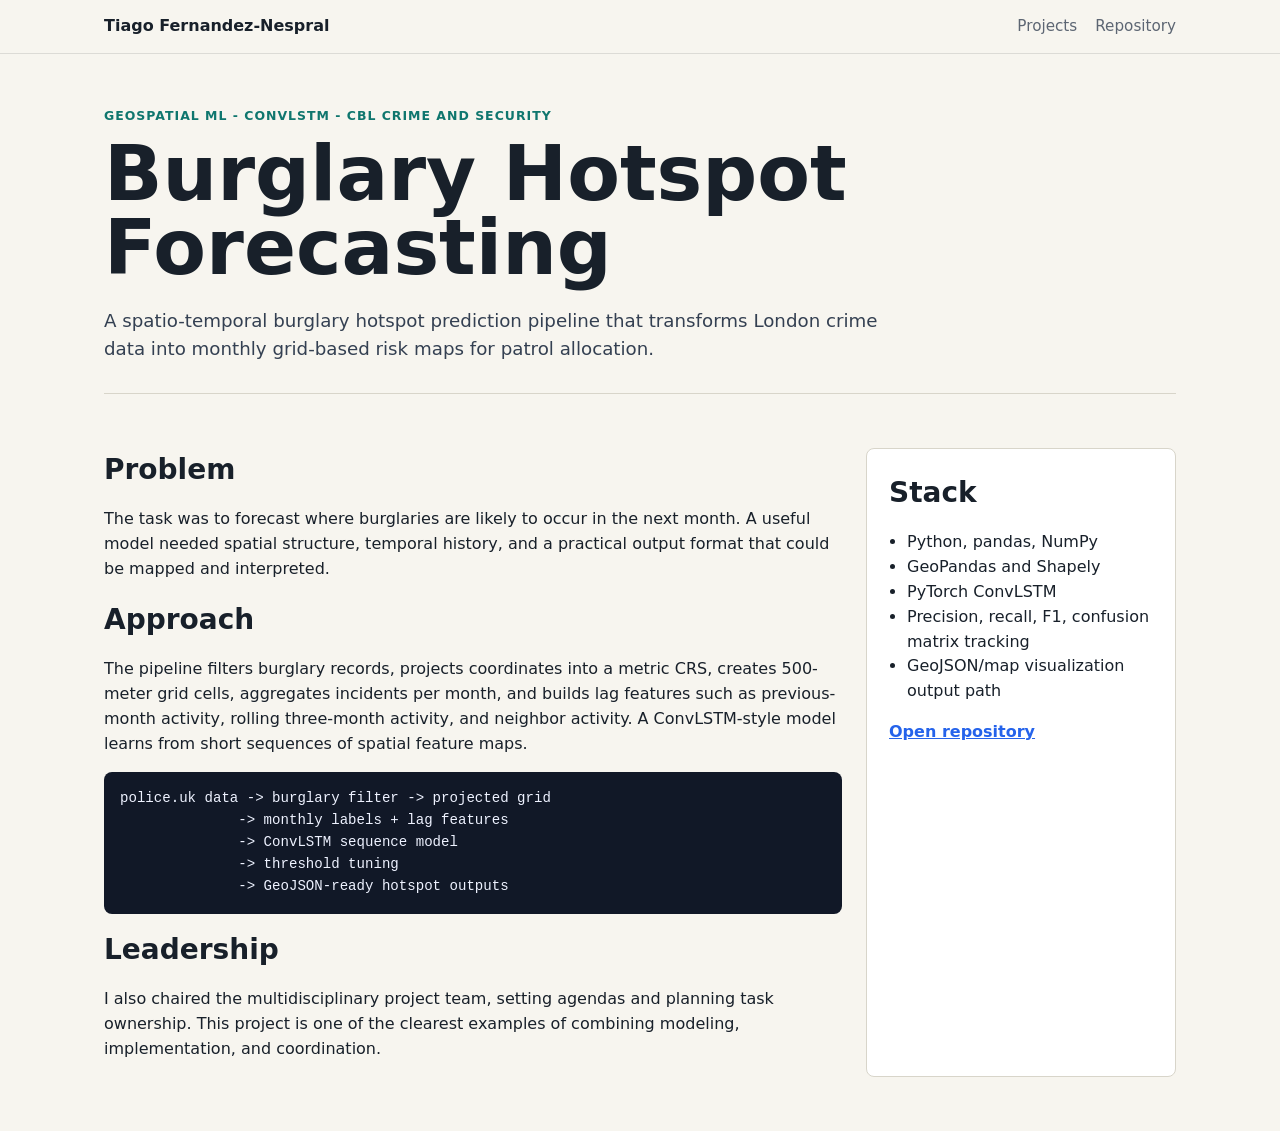
==== projects/burglary-hotspot.html @ 51a714b1 "Add files via upload" ====
<!doctype html>
<html lang="en">
<head>
  <meta charset="utf-8">
  <meta name="viewport" content="width=device-width, initial-scale=1">
  <title>Burglary Hotspot Forecasting - Tiago Fernandez-Nespral</title>
  <link rel="stylesheet" href="../styles.css">
</head>
<body>
  <header class="site-header">
    <nav class="nav" aria-label="Primary">
      <a class="brand" href="../index.html">Tiago Fernandez-Nespral</a>
      <div class="nav-links">
        <a href="../index.html#projects">Projects</a>
        <a href="https://github.com/Tne-5/burglary-hotspot-forecasting">Repository</a>
      </div>
    </nav>
  </header>
  <main class="wrap">
    <section class="project-title">
      <p class="eyebrow">Geospatial ML - ConvLSTM - CBL Crime and Security</p>
      <h1>Burglary Hotspot Forecasting</h1>
      <p class="lead">A spatio-temporal burglary hotspot prediction pipeline that transforms London crime data into monthly grid-based risk maps for patrol allocation.</p>
    </section>
    <section class="project-page detail-grid">
      <div>
        <h2>Problem</h2>
        <p>The task was to forecast where burglaries are likely to occur in the next month. A useful model needed spatial structure, temporal history, and a practical output format that could be mapped and interpreted.</p>
        <h2>Approach</h2>
        <p>The pipeline filters burglary records, projects coordinates into a metric CRS, creates 500-meter grid cells, aggregates incidents per month, and builds lag features such as previous-month activity, rolling three-month activity, and neighbor activity. A ConvLSTM-style model learns from short sequences of spatial feature maps.</p>
        <pre><code>police.uk data -> burglary filter -> projected grid
              -> monthly labels + lag features
              -> ConvLSTM sequence model
              -> threshold tuning
              -> GeoJSON-ready hotspot outputs</code></pre>
        <h2>Leadership</h2>
        <p>I also chaired the multidisciplinary project team, setting agendas and planning task ownership. This project is one of the clearest examples of combining modeling, implementation, and coordination.</p>
      </div>
      <aside class="panel">
        <h2>Stack</h2>
        <ul>
          <li>Python, pandas, NumPy</li>
          <li>GeoPandas and Shapely</li>
          <li>PyTorch ConvLSTM</li>
          <li>Precision, recall, F1, confusion matrix tracking</li>
          <li>GeoJSON/map visualization output path</li>
        </ul>
        <p><a class="repo-link" href="https://github.com/Tne-5/burglary-hotspot-forecasting">Open repository</a></p>
      </aside>
    </section>
  </main>
</body>
</html>
---- styles.css ----
:root {
  color-scheme: light;
  --bg: #f7f5ef;
  --surface: #ffffff;
  --ink: #18202a;
  --muted: #5d6673;
  --line: #d8d5ca;
  --teal: #0f766e;
  --blue: #2563eb;
  --coral: #df6b49;
  --gold: #b7791f;
  --green: #2f855a;
  --shadow: 0 16px 36px rgba(24, 32, 42, 0.08);
}

* {
  box-sizing: border-box;
}

body {
  margin: 0;
  font-family: Inter, ui-sans-serif, system-ui, -apple-system, BlinkMacSystemFont, "Segoe UI", sans-serif;
  background: var(--bg);
  color: var(--ink);
  line-height: 1.55;
}

a {
  color: inherit;
}

.site-header {
  position: sticky;
  top: 0;
  z-index: 10;
  border-bottom: 1px solid rgba(24, 32, 42, 0.12);
  background: rgba(247, 245, 239, 0.92);
  backdrop-filter: blur(14px);
}

.nav {
  max-width: 1120px;
  margin: 0 auto;
  padding: 14px 24px;
  display: flex;
  align-items: center;
  justify-content: space-between;
  gap: 24px;
}

.brand {
  font-weight: 800;
  text-decoration: none;
  letter-spacing: 0;
}

.nav-links {
  display: flex;
  gap: 18px;
  align-items: center;
  font-size: 0.95rem;
}

.nav-links a {
  text-decoration: none;
  color: var(--muted);
}

.nav-links a:hover {
  color: var(--ink);
}

.wrap {
  max-width: 1120px;
  margin: 0 auto;
  padding: 0 24px;
}

.intro {
  padding: 72px 24px 42px;
  border-bottom: 1px solid var(--line);
}

.intro-grid {
  max-width: 1120px;
  margin: 0 auto;
  display: grid;
  grid-template-columns: minmax(0, 1.25fr) minmax(320px, 0.75fr);
  gap: 44px;
  align-items: center;
}

.eyebrow {
  margin: 0 0 12px;
  color: var(--teal);
  font-weight: 700;
  text-transform: uppercase;
  font-size: 0.78rem;
  letter-spacing: 0.08em;
}

h1 {
  margin: 0;
  font-size: clamp(2.55rem, 6vw, 5.3rem);
  line-height: 0.96;
  letter-spacing: 0;
}

.lead {
  margin: 22px 0 0;
  max-width: 760px;
  color: #344052;
  font-size: 1.14rem;
}

.actions {
  display: flex;
  flex-wrap: wrap;
  gap: 12px;
  margin-top: 28px;
}

.button {
  min-height: 42px;
  display: inline-flex;
  align-items: center;
  justify-content: center;
  gap: 8px;
  border: 1px solid var(--ink);
  border-radius: 8px;
  padding: 10px 14px;
  background: var(--ink);
  color: #fff;
  text-decoration: none;
  font-weight: 700;
}

.button.secondary {
  background: transparent;
  color: var(--ink);
}

.system-panel {
  min-height: 350px;
  display: grid;
  place-items: center;
}

.system-visual {
  width: min(100%, 420px);
  aspect-ratio: 1;
  border: 1px solid var(--line);
  border-radius: 8px;
  background: var(--surface);
  box-shadow: var(--shadow);
  padding: 18px;
}

.section {
  padding: 58px 0;
}

.section-head {
  display: flex;
  align-items: end;
  justify-content: space-between;
  gap: 24px;
  margin-bottom: 22px;
}

h2 {
  margin: 0;
  font-size: 1.75rem;
  letter-spacing: 0;
}

.section-head p {
  margin: 0;
  max-width: 560px;
  color: var(--muted);
}

.stats {
  display: grid;
  grid-template-columns: repeat(4, minmax(0, 1fr));
  gap: 14px;
  margin-top: 30px;
}

.stat {
  border: 1px solid var(--line);
  border-radius: 8px;
  padding: 14px;
  background: rgba(255, 255, 255, 0.68);
}

.stat strong {
  display: block;
  font-size: 1.35rem;
}

.stat span {
  color: var(--muted);
  font-size: 0.92rem;
}

.projects {
  display: grid;
  grid-template-columns: repeat(3, minmax(0, 1fr));
  gap: 18px;
}

.project-card {
  min-height: 100%;
  border: 1px solid var(--line);
  border-radius: 8px;
  background: var(--surface);
  overflow: hidden;
  box-shadow: 0 8px 22px rgba(24, 32, 42, 0.045);
}

.project-visual {
  width: 100%;
  height: 168px;
  background: #f0eee6;
  display: block;
}

.project-body {
  padding: 18px;
}

.tagline {
  color: var(--muted);
  margin: 8px 0 16px;
}

.meta {
  display: flex;
  flex-wrap: wrap;
  gap: 8px;
  margin: 0 0 16px;
  padding: 0;
  list-style: none;
}

.meta li {
  border: 1px solid var(--line);
  border-radius: 999px;
  padding: 4px 9px;
  color: #3c4656;
  font-size: 0.78rem;
}

.card-link {
  display: inline-flex;
  font-weight: 800;
  text-decoration: none;
  color: var(--teal);
}

.two-col {
  display: grid;
  grid-template-columns: minmax(0, 1fr) minmax(280px, 0.72fr);
  gap: 28px;
}

.panel {
  border: 1px solid var(--line);
  border-radius: 8px;
  background: var(--surface);
  padding: 22px;
}

.panel h3,
.project-page h2 {
  margin-top: 0;
}

.timeline {
  display: grid;
  gap: 18px;
}

.timeline-item {
  border-left: 3px solid var(--teal);
  padding-left: 16px;
}

.timeline-item h3 {
  margin: 0;
}

.timeline-item p {
  margin: 6px 0 0;
  color: var(--muted);
}

.project-page {
  padding: 54px 0;
}

.project-title {
  padding: 52px 0 30px;
  border-bottom: 1px solid var(--line);
}

.project-title h1 {
  max-width: 860px;
}

.project-title p {
  max-width: 780px;
}

.detail-grid {
  display: grid;
  grid-template-columns: minmax(0, 1fr) minmax(260px, 0.42fr);
  gap: 24px;
}

.detail-grid .panel ul {
  padding-left: 18px;
}

.repo-link {
  color: var(--blue);
  font-weight: 800;
}

.site-footer {
  border-top: 1px solid var(--line);
  color: var(--muted);
  padding: 28px 24px;
}

pre {
  overflow-x: auto;
  border-radius: 8px;
  background: #111827;
  color: #eef2ff;
  padding: 16px;
  font-size: 0.88rem;
}

@media (max-width: 900px) {
  .intro-grid,
  .two-col,
  .detail-grid {
    grid-template-columns: 1fr;
  }

  .projects,
  .stats {
    grid-template-columns: repeat(2, minmax(0, 1fr));
  }
}

@media (max-width: 620px) {
  .nav {
    align-items: flex-start;
    flex-direction: column;
  }

  .nav-links {
    flex-wrap: wrap;
  }

  .intro {
    padding-top: 42px;
  }

  .projects,
  .stats {
    grid-template-columns: 1fr;
  }

  .section-head {
    align-items: start;
    flex-direction: column;
  }
}
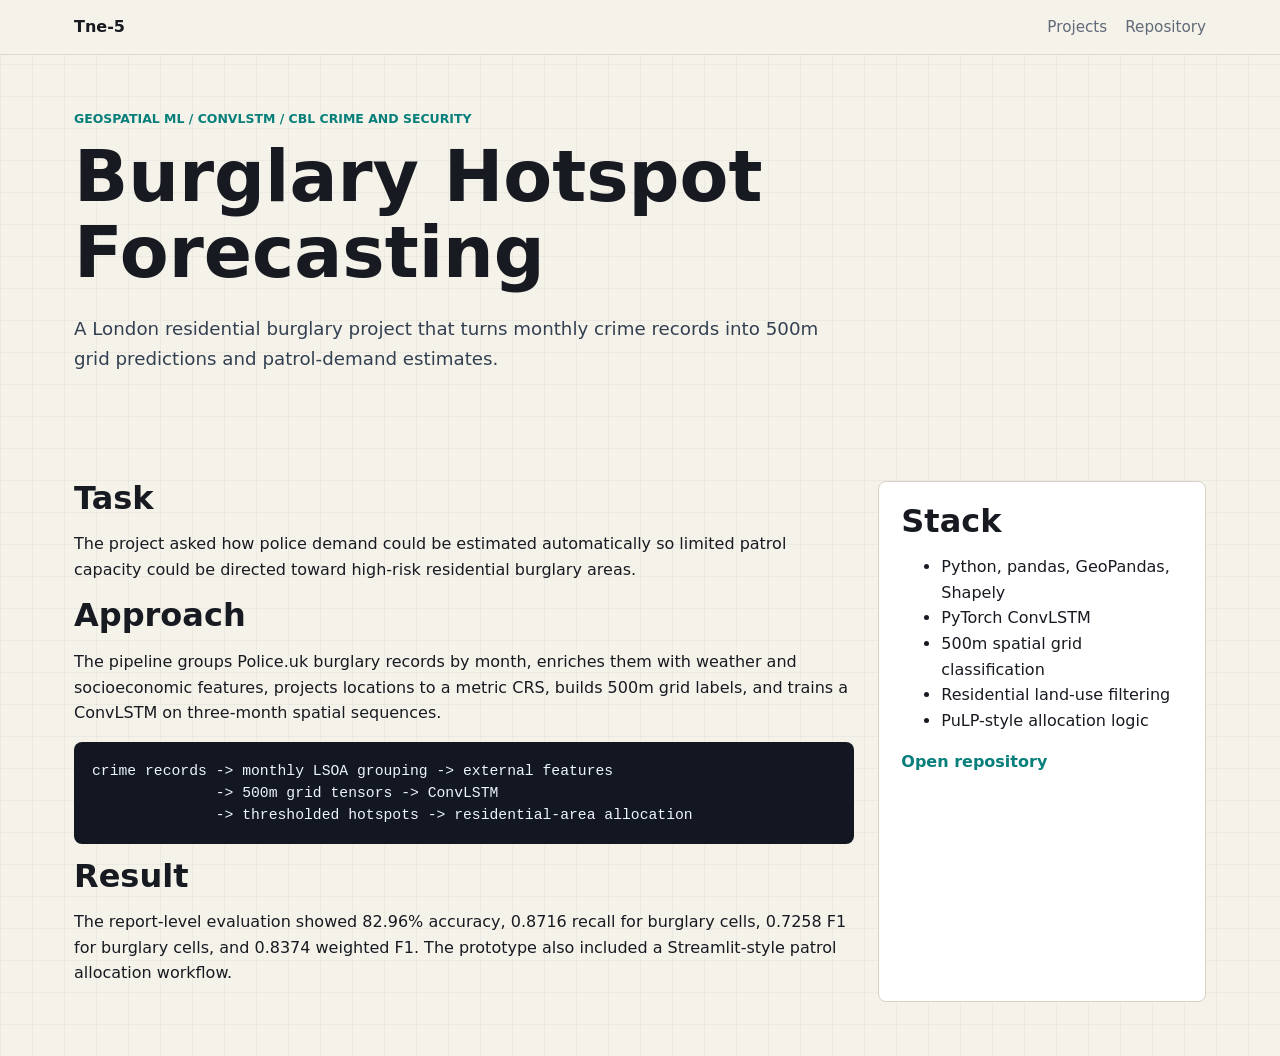
==== commit 39f6824b: "Add project case study pages" ====
--- a/projects/burglary-hotspot.html
+++ b/projects/burglary-hotspot.html
@@ -3,47 +3,46 @@
 <head>
   <meta charset="utf-8">
   <meta name="viewport" content="width=device-width, initial-scale=1">
-  <title>Burglary Hotspot Forecasting - Tiago Fernandez-Nespral</title>
+  <meta name="description" content="Burglary hotspot forecasting case study using London crime data, 500m grids, ConvLSTM modeling, and patrol allocation.">
+  <title>Burglary Hotspot Forecasting - Tne-5 Project Archive</title>
   <link rel="stylesheet" href="../styles.css">
 </head>
-<body>
+<body class="case-page">
   <header class="site-header">
     <nav class="nav" aria-label="Primary">
-      <a class="brand" href="../index.html">Tiago Fernandez-Nespral</a>
+      <a class="brand" href="../index.html">Tne-5</a>
       <div class="nav-links">
-        <a href="../index.html#projects">Projects</a>
+        <a href="../index.html#project-index">Projects</a>
         <a href="https://github.com/Tne-5/burglary-hotspot-forecasting">Repository</a>
       </div>
     </nav>
   </header>
   <main class="wrap">
     <section class="project-title">
-      <p class="eyebrow">Geospatial ML - ConvLSTM - CBL Crime and Security</p>
+      <p class="eyebrow">Geospatial ML / ConvLSTM / CBL Crime and Security</p>
       <h1>Burglary Hotspot Forecasting</h1>
-      <p class="lead">A spatio-temporal burglary hotspot prediction pipeline that transforms London crime data into monthly grid-based risk maps for patrol allocation.</p>
+      <p class="lead">A London residential burglary project that turns monthly crime records into 500m grid predictions and patrol-demand estimates.</p>
     </section>
     <section class="project-page detail-grid">
       <div>
-        <h2>Problem</h2>
-        <p>The task was to forecast where burglaries are likely to occur in the next month. A useful model needed spatial structure, temporal history, and a practical output format that could be mapped and interpreted.</p>
+        <h2>Task</h2>
+        <p>The project asked how police demand could be estimated automatically so limited patrol capacity could be directed toward high-risk residential burglary areas.</p>
         <h2>Approach</h2>
-        <p>The pipeline filters burglary records, projects coordinates into a metric CRS, creates 500-meter grid cells, aggregates incidents per month, and builds lag features such as previous-month activity, rolling three-month activity, and neighbor activity. A ConvLSTM-style model learns from short sequences of spatial feature maps.</p>
-        <pre><code>police.uk data -> burglary filter -> projected grid
-              -> monthly labels + lag features
-              -> ConvLSTM sequence model
-              -> threshold tuning
-              -> GeoJSON-ready hotspot outputs</code></pre>
-        <h2>Leadership</h2>
-        <p>I also chaired the multidisciplinary project team, setting agendas and planning task ownership. This project is one of the clearest examples of combining modeling, implementation, and coordination.</p>
+        <p>The pipeline groups Police.uk burglary records by month, enriches them with weather and socioeconomic features, projects locations to a metric CRS, builds 500m grid labels, and trains a ConvLSTM on three-month spatial sequences.</p>
+        <pre><code>crime records -> monthly LSOA grouping -> external features
+              -> 500m grid tensors -> ConvLSTM
+              -> thresholded hotspots -> residential-area allocation</code></pre>
+        <h2>Result</h2>
+        <p>The report-level evaluation showed 82.96% accuracy, 0.8716 recall for burglary cells, 0.7258 F1 for burglary cells, and 0.8374 weighted F1. The prototype also included a Streamlit-style patrol allocation workflow.</p>
       </div>
       <aside class="panel">
         <h2>Stack</h2>
         <ul>
-          <li>Python, pandas, NumPy</li>
-          <li>GeoPandas and Shapely</li>
+          <li>Python, pandas, GeoPandas, Shapely</li>
           <li>PyTorch ConvLSTM</li>
-          <li>Precision, recall, F1, confusion matrix tracking</li>
-          <li>GeoJSON/map visualization output path</li>
+          <li>500m spatial grid classification</li>
+          <li>Residential land-use filtering</li>
+          <li>PuLP-style allocation logic</li>
         </ul>
         <p><a class="repo-link" href="https://github.com/Tne-5/burglary-hotspot-forecasting">Open repository</a></p>
       </aside>
@@ -51,4 +50,3 @@
   </main>
 </body>
 </html>
-
--- a/styles.css
+++ b/styles.css
@@ -1,45 +1,59 @@
 :root {
   color-scheme: light;
-  --bg: #f7f5ef;
+  --bg: #f5f2ea;
   --surface: #ffffff;
-  --ink: #18202a;
-  --muted: #5d6673;
-  --line: #d8d5ca;
-  --teal: #0f766e;
-  --blue: #2563eb;
-  --coral: #df6b49;
-  --gold: #b7791f;
-  --green: #2f855a;
-  --shadow: 0 16px 36px rgba(24, 32, 42, 0.08);
+  --surface-soft: #fbfaf6;
+  --ink: #171a21;
+  --muted: #606a78;
+  --line: #d8d2c4;
+  --teal: #087f7a;
+  --blue: #315fbe;
+  --coral: #d95f45;
+  --gold: #aa7627;
+  --green: #2d7d54;
+  --shadow: 0 18px 42px rgba(23, 26, 33, 0.08);
 }
 
 * {
   box-sizing: border-box;
+}
+
+html {
+  scroll-behavior: smooth;
 }
 
 body {
   margin: 0;
   font-family: Inter, ui-sans-serif, system-ui, -apple-system, BlinkMacSystemFont, "Segoe UI", sans-serif;
-  background: var(--bg);
+  background:
+    linear-gradient(rgba(23, 26, 33, 0.035) 1px, transparent 1px),
+    linear-gradient(90deg, rgba(23, 26, 33, 0.035) 1px, transparent 1px),
+    var(--bg);
+  background-size: 32px 32px, 32px 32px, auto;
   color: var(--ink);
-  line-height: 1.55;
+  line-height: 1.6;
 }
 
 a {
   color: inherit;
+}
+
+img,
+svg {
+  max-width: 100%;
 }
 
 .site-header {
   position: sticky;
   top: 0;
-  z-index: 10;
-  border-bottom: 1px solid rgba(24, 32, 42, 0.12);
-  background: rgba(247, 245, 239, 0.92);
+  z-index: 20;
+  border-bottom: 1px solid rgba(23, 26, 33, 0.12);
+  background: rgba(245, 242, 234, 0.94);
   backdrop-filter: blur(14px);
 }
 
 .nav {
-  max-width: 1120px;
+  max-width: 1180px;
   margin: 0 auto;
   padding: 14px 24px;
   display: flex;
@@ -49,7 +63,7 @@
 }
 
 .brand {
-  font-weight: 800;
+  font-weight: 850;
   text-decoration: none;
   letter-spacing: 0;
 }
@@ -71,93 +85,215 @@
 }
 
 .wrap {
-  max-width: 1120px;
+  max-width: 1180px;
   margin: 0 auto;
   padding: 0 24px;
 }
 
-.intro {
-  padding: 72px 24px 42px;
+.archive-hero,
+.case-hero {
   border-bottom: 1px solid var(--line);
-}
-
-.intro-grid {
-  max-width: 1120px;
-  margin: 0 auto;
-  display: grid;
-  grid-template-columns: minmax(0, 1.25fr) minmax(320px, 0.75fr);
-  gap: 44px;
+  background: rgba(251, 250, 246, 0.6);
+}
+
+.archive-hero-grid,
+.case-hero-grid {
+  min-height: 520px;
+  display: grid;
+  grid-template-columns: minmax(0, 1.05fr) minmax(360px, 0.95fr);
+  gap: 48px;
   align-items: center;
-}
-
-.eyebrow {
-  margin: 0 0 12px;
+  padding-top: 48px;
+  padding-bottom: 44px;
+}
+
+.archive-copy {
+  max-width: 720px;
+}
+
+.eyebrow,
+.entry-kicker {
+  margin: 0 0 10px;
   color: var(--teal);
-  font-weight: 700;
+  font-size: 0.78rem;
+  font-weight: 800;
+  letter-spacing: 0;
   text-transform: uppercase;
-  font-size: 0.78rem;
-  letter-spacing: 0.08em;
+}
+
+h1,
+h2,
+h3 {
+  line-height: 1.08;
+  letter-spacing: 0;
+  overflow-wrap: anywhere;
 }
 
 h1 {
   margin: 0;
-  font-size: clamp(2.55rem, 6vw, 5.3rem);
-  line-height: 0.96;
-  letter-spacing: 0;
+  font-size: 4.45rem;
+}
+
+h2 {
+  margin: 0;
+  font-size: 2rem;
+}
+
+h3 {
+  margin: 0;
+  font-size: 1.35rem;
 }
 
 .lead {
   margin: 22px 0 0;
   max-width: 760px;
-  color: #344052;
+  color: #334052;
   font-size: 1.14rem;
 }
 
-.actions {
-  display: flex;
-  flex-wrap: wrap;
-  gap: 12px;
-  margin-top: 28px;
-}
-
-.button {
-  min-height: 42px;
-  display: inline-flex;
-  align-items: center;
-  justify-content: center;
-  gap: 8px;
-  border: 1px solid var(--ink);
-  border-radius: 8px;
-  padding: 10px 14px;
-  background: var(--ink);
-  color: #fff;
-  text-decoration: none;
-  font-weight: 700;
-}
-
-.button.secondary {
-  background: transparent;
-  color: var(--ink);
-}
-
-.system-panel {
-  min-height: 350px;
-  display: grid;
-  place-items: center;
-}
-
-.system-visual {
-  width: min(100%, 420px);
-  aspect-ratio: 1;
+.atlas-visual,
+.risk-map-figure {
+  position: relative;
+  margin: 0;
   border: 1px solid var(--line);
   border-radius: 8px;
   background: var(--surface);
   box-shadow: var(--shadow);
+  overflow: hidden;
+}
+
+.atlas-visual {
+  aspect-ratio: 4 / 3;
+}
+
+.atlas-visual svg,
+.risk-map-figure svg {
+  display: block;
+  width: 100%;
+  height: 100%;
+}
+
+.atlas-bg,
+.soft-panel {
+  fill: #fffdf8;
+}
+
+.atlas-grid path {
+  fill: none;
+  stroke: #d9d5ca;
+  stroke-width: 1;
+}
+
+.atlas-line {
+  fill: none;
+  stroke-linecap: round;
+  stroke-width: 8;
+  opacity: 0.86;
+  stroke-dasharray: 18 12;
+  animation: flowDash 4.8s linear infinite;
+}
+
+.atlas-line-one {
+  stroke: var(--coral);
+}
+
+.atlas-line-two {
+  stroke: var(--blue);
+  animation-delay: -1.8s;
+}
+
+.atlas-node circle {
+  fill: var(--surface);
+  stroke: var(--ink);
+  stroke-width: 3;
+}
+
+.atlas-node text {
+  fill: var(--ink);
+  font-size: 18px;
+  font-weight: 850;
+  text-anchor: middle;
+}
+
+.atlas-node-b circle {
+  stroke: var(--teal);
+  fill: #edf8f5;
+}
+
+.atlas-node-c circle {
+  stroke: var(--coral);
+  fill: #fff0ea;
+}
+
+.atlas-node-d circle {
+  stroke: var(--gold);
+  fill: #fff7df;
+}
+
+.atlas-node-e circle {
+  stroke: var(--blue);
+  fill: #eef3ff;
+}
+
+.atlas-scan rect {
+  fill: rgba(8, 127, 122, 0.09);
+  animation: scanAtlas 5s ease-in-out infinite;
+}
+
+.archive-shell {
+  display: grid;
+  grid-template-columns: 260px minmax(0, 1fr);
+  gap: 28px;
+  padding-top: 52px;
+  padding-bottom: 66px;
+}
+
+.explorer-panel,
+.case-toc {
+  position: sticky;
+  top: 78px;
+  align-self: start;
+  border: 1px solid var(--line);
+  border-radius: 8px;
+  background: rgba(255, 255, 255, 0.82);
   padding: 18px;
 }
 
-.section {
-  padding: 58px 0;
+.explorer-panel h2,
+.case-toc h2 {
+  margin-bottom: 14px;
+  font-size: 1rem;
+}
+
+.explorer-panel a,
+.case-toc a {
+  display: block;
+  border-top: 1px solid rgba(216, 210, 196, 0.75);
+  padding: 10px 0;
+  color: #334052;
+  text-decoration: none;
+}
+
+.explorer-panel a:hover,
+.case-toc a:hover {
+  color: var(--teal);
+}
+
+.explorer-note {
+  margin-top: 16px;
+  border-top: 3px solid var(--teal);
+  padding-top: 12px;
+}
+
+.explorer-note strong,
+.explorer-note span {
+  display: block;
+}
+
+.explorer-note span {
+  margin-top: 4px;
+  color: var(--muted);
+  font-size: 0.92rem;
 }
 
 .section-head {
@@ -168,10 +304,8 @@
   margin-bottom: 22px;
 }
 
-h2 {
-  margin: 0;
-  font-size: 1.75rem;
-  letter-spacing: 0;
+.section-head.compact {
+  margin-bottom: 18px;
 }
 
 .section-head p {
@@ -180,204 +314,823 @@
   color: var(--muted);
 }
 
-.stats {
-  display: grid;
-  grid-template-columns: repeat(4, minmax(0, 1fr));
+.archive-feed {
+  min-width: 0;
+}
+
+.project-list {
+  display: grid;
+  gap: 18px;
+}
+
+.project-entry {
+  display: grid;
+  grid-template-columns: minmax(250px, 0.48fr) minmax(0, 0.52fr);
+  gap: 0;
+  border: 1px solid var(--line);
+  border-radius: 8px;
+  background: rgba(255, 255, 255, 0.9);
+  overflow: hidden;
+  box-shadow: 0 12px 28px rgba(23, 26, 33, 0.055);
+}
+
+.featured-project {
+  margin-bottom: 18px;
+}
+
+.entry-visual {
+  position: relative;
+  min-height: 300px;
+  margin: 0;
+  background: var(--surface-soft);
+  border-right: 1px solid var(--line);
+  overflow: hidden;
+}
+
+.entry-visual svg {
+  position: absolute;
+  inset: 0;
+  width: 100%;
+  height: 100%;
+}
+
+.entry-body {
+  min-width: 0;
+  padding: 24px;
+  display: flex;
+  flex-direction: column;
+  justify-content: center;
+}
+
+.entry-body p {
+  margin: 10px 0 0;
+  color: #344052;
+}
+
+.entry-facts {
+  display: flex;
+  flex-wrap: wrap;
+  gap: 8px;
+  margin-top: 18px;
+}
+
+.entry-facts span,
+.meta li {
+  border: 1px solid var(--line);
+  border-radius: 8px;
+  padding: 5px 9px;
+  background: rgba(251, 250, 246, 0.78);
+  color: #3f4856;
+  font-size: 0.8rem;
+  font-weight: 700;
+}
+
+.entry-actions,
+.actions {
+  display: flex;
+  flex-wrap: wrap;
+  gap: 10px;
+  margin-top: 20px;
+}
+
+.button {
+  min-height: 42px;
+  display: inline-flex;
+  align-items: center;
+  justify-content: center;
+  border: 1px solid var(--ink);
+  border-radius: 8px;
+  padding: 10px 14px;
+  background: var(--ink);
+  color: #fff;
+  text-decoration: none;
+  font-weight: 800;
+}
+
+.button.secondary {
+  background: transparent;
+  color: var(--ink);
+}
+
+.text-link,
+.card-link,
+.repo-link,
+.back-link {
+  color: var(--teal);
+  font-weight: 850;
+  text-decoration: none;
+}
+
+.back-link {
+  display: inline-flex;
+  margin-bottom: 18px;
+}
+
+.thumb-grid {
+  position: absolute;
+  inset: 30px;
+  display: grid;
+  grid-template-columns: repeat(6, 1fr);
+  grid-auto-rows: 1fr;
+  gap: 8px;
+  transform: skewY(-4deg);
+}
+
+.thumb-grid span {
+  border: 1px solid #d9d5ca;
+  background: #ffffff;
+}
+
+.thumb-grid .warm {
+  background: #ffe0cf;
+}
+
+.thumb-grid .risk {
+  background: #f5a25f;
+  animation: cellPulse 2.4s ease-in-out infinite;
+}
+
+.thumb-grid .hot {
+  background: #d95f45;
+  animation: cellPulse 1.8s ease-in-out infinite;
+}
+
+.route-path {
+  fill: none;
+  stroke: var(--ink);
+  stroke-width: 8;
+  stroke-linecap: round;
+  stroke-dasharray: 18 16;
+  animation: flowDash 4s linear infinite;
+}
+
+.route-dot {
+  fill: var(--teal);
+  animation: dotPulse 2s ease-in-out infinite;
+}
+
+.delay-one {
+  animation-delay: 0.5s;
+}
+
+.delay-two {
+  animation-delay: 1s;
+}
+
+.coral-branch {
+  fill: none;
+  stroke: var(--coral);
+  stroke-width: 14;
+  stroke-linecap: round;
+}
+
+.dark-chip,
+.message-two {
+  fill: var(--ink);
+}
+
+.signal-line {
+  fill: none;
+  stroke: #fffdf8;
+  stroke-width: 7;
+  stroke-linecap: round;
+}
+
+.focus-dot {
+  fill: rgba(8, 127, 122, 0.22);
+  stroke: var(--teal);
+  stroke-width: 3;
+}
+
+.focus-dot.alt {
+  fill: rgba(49, 95, 190, 0.22);
+  stroke: var(--blue);
+}
+
+.porous-blocks rect {
+  fill: var(--ink);
+}
+
+.flow-line {
+  fill: none;
+  stroke-linecap: round;
+}
+
+.flow-line.main {
+  stroke: var(--blue);
+  stroke-width: 11;
+}
+
+.flow-line.secondary {
+  stroke: var(--teal);
+  stroke-width: 6;
+}
+
+.message-one {
+  fill: var(--teal);
+}
+
+.bot-connector {
+  fill: none;
+  stroke: var(--coral);
+  stroke-width: 6;
+  stroke-linecap: round;
+}
+
+.bot-thumb circle {
+  fill: #fffdf8;
+}
+
+.message-line {
+  stroke: #fffdf8;
+  stroke-width: 6;
+  stroke-linecap: round;
+}
+
+.case-hero-grid {
+  min-height: 560px;
+}
+
+.case-facts {
+  margin-top: 22px;
+}
+
+.risk-map-figure {
+  aspect-ratio: 1.18;
+  min-height: 420px;
+}
+
+.risk-map {
+  position: absolute;
+  inset: 42px;
+  display: grid;
+  grid-template-columns: repeat(8, 1fr);
+  grid-auto-rows: 1fr;
+  gap: 7px;
+  transform: rotate(-6deg) skewY(3deg);
+}
+
+.risk-map span {
+  border: 1px solid #d9d5ca;
+  background: rgba(255, 255, 255, 0.86);
+}
+
+.risk-map .low {
+  background: #dcefeb;
+}
+
+.risk-map .med {
+  background: #f6be77;
+  animation: cellPulse 2.4s ease-in-out infinite;
+}
+
+.risk-map .hot {
+  background: #d95f45;
+  animation: cellPulse 1.8s ease-in-out infinite;
+}
+
+.patrol-overlay {
+  position: absolute;
+  inset: 0;
+}
+
+.borough-line {
+  fill: none;
+  stroke: rgba(23, 26, 33, 0.46);
+  stroke-width: 4;
+}
+
+.patrol-route {
+  fill: none;
+  stroke: var(--ink);
+  stroke-width: 8;
+  stroke-linecap: round;
+  stroke-dasharray: 22 18;
+  animation: flowDash 4.6s linear infinite;
+}
+
+.route-marker {
+  fill: var(--teal);
+  animation: dotPulse 2.2s ease-in-out infinite;
+}
+
+.risk-map-figure figcaption {
+  position: absolute;
+  left: 18px;
+  right: 18px;
+  bottom: 14px;
+  color: var(--muted);
+  font-size: 0.86rem;
+}
+
+.case-layout {
+  display: grid;
+  grid-template-columns: 240px minmax(0, 1fr);
+  gap: 36px;
+  padding-top: 50px;
+  padding-bottom: 72px;
+}
+
+.case-study {
+  min-width: 0;
+}
+
+.case-section {
+  border-bottom: 1px solid var(--line);
+  padding: 0 0 46px;
+  margin-bottom: 46px;
+}
+
+.case-section:last-child {
+  border-bottom: 0;
+  margin-bottom: 0;
+}
+
+.case-section p {
+  color: #344052;
+}
+
+.case-section > p,
+.case-section blockquote,
+.case-section pre {
+  max-width: 860px;
+}
+
+blockquote {
+  margin: 24px 0;
+  border-left: 4px solid var(--teal);
+  padding: 12px 0 12px 18px;
+  color: #253044;
+  font-size: 1.2rem;
+  font-weight: 750;
+}
+
+.signal-grid,
+.result-board,
+.feature-matrix,
+.limit-list {
+  display: grid;
+  grid-template-columns: repeat(3, minmax(0, 1fr));
   gap: 14px;
-  margin-top: 30px;
-}
-
-.stat {
+  margin-top: 22px;
+}
+
+.signal-grid div,
+.result-card,
+.feature-matrix div,
+.limit-list div {
   border: 1px solid var(--line);
   border-radius: 8px;
+  background: rgba(255, 255, 255, 0.85);
+  padding: 16px;
+}
+
+.signal-grid strong,
+.result-card strong {
+  display: block;
+  color: var(--ink);
+  font-size: 2rem;
+  line-height: 1;
+}
+
+.signal-grid span,
+.result-card span,
+.limit-list span {
+  display: block;
+  margin-top: 8px;
+  color: var(--muted);
+}
+
+.pipeline-strip {
+  display: grid;
+  grid-template-columns: repeat(5, minmax(0, 1fr));
+  gap: 10px;
+  margin-top: 22px;
+}
+
+.pipeline-strip div {
+  position: relative;
+  border: 1px solid var(--line);
+  border-radius: 8px;
+  min-height: 176px;
+  background: rgba(255, 255, 255, 0.88);
   padding: 14px;
-  background: rgba(255, 255, 255, 0.68);
-}
-
-.stat strong {
+}
+
+.pipeline-strip span {
+  display: inline-flex;
+  margin-bottom: 24px;
+  width: 34px;
+  height: 34px;
+  align-items: center;
+  justify-content: center;
+  border-radius: 8px;
+  background: var(--ink);
+  color: #fff;
+  font-size: 0.82rem;
+  font-weight: 850;
+}
+
+.pipeline-strip strong,
+.feature-matrix h3,
+.allocation-grid h3 {
   display: block;
-  font-size: 1.35rem;
-}
-
-.stat span {
+  margin: 0;
+  font-size: 1.05rem;
+}
+
+.pipeline-strip p,
+.feature-matrix p {
+  margin: 8px 0 0;
   color: var(--muted);
   font-size: 0.92rem;
 }
 
-.projects {
-  display: grid;
-  grid-template-columns: repeat(3, minmax(0, 1fr));
+.model-demo {
+  display: grid;
+  grid-template-columns: minmax(280px, 1fr) 190px 150px;
   gap: 18px;
-}
-
-.project-card {
-  min-height: 100%;
+  align-items: center;
+  margin: 28px 0;
+}
+
+.month-stack {
+  display: grid;
+  grid-template-columns: repeat(3, 1fr);
+  gap: 12px;
+}
+
+.month-card {
   border: 1px solid var(--line);
   border-radius: 8px;
+  background: #fffdf8;
+  padding: 12px;
+  display: grid;
+  grid-template-columns: repeat(3, 1fr);
+  gap: 6px;
+}
+
+.month-card span {
+  grid-column: 1 / -1;
+  font-weight: 850;
+  color: var(--muted);
+}
+
+.month-card i {
+  aspect-ratio: 1;
+  border: 1px solid #d9d5ca;
+  background: #fff;
+}
+
+.month-card i.med {
+  background: #f6be77;
+}
+
+.month-card i.hot {
+  background: var(--coral);
+}
+
+.month-card.output {
+  border-color: var(--teal);
+  background: #edf8f5;
+}
+
+.model-core {
+  border: 1px solid var(--ink);
+  border-radius: 8px;
+  background: var(--ink);
+  color: #fff;
+  padding: 18px;
+  text-align: center;
+}
+
+.model-core strong,
+.model-core span {
+  display: block;
+}
+
+.model-core span {
+  margin-top: 6px;
+  color: #dfe7ea;
+  font-size: 0.9rem;
+}
+
+.allocation-grid {
+  display: grid;
+  grid-template-columns: minmax(260px, 0.42fr) minmax(0, 0.58fr);
+  gap: 24px;
+  align-items: center;
+  margin-top: 24px;
+}
+
+.allocation-visual {
+  border: 1px solid var(--line);
+  border-radius: 8px;
   background: var(--surface);
-  overflow: hidden;
-  box-shadow: 0 8px 22px rgba(24, 32, 42, 0.045);
-}
-
-.project-visual {
-  width: 100%;
-  height: 168px;
-  background: #f0eee6;
+  aspect-ratio: 1;
+  padding: 28px;
+}
+
+.allocation-cell {
+  position: relative;
+  height: 100%;
+  border: 2px solid var(--ink);
+  background:
+    linear-gradient(rgba(23, 26, 33, 0.08) 1px, transparent 1px),
+    linear-gradient(90deg, rgba(23, 26, 33, 0.08) 1px, transparent 1px),
+    #fffdf8;
+  background-size: 42px 42px;
+}
+
+.house-block,
+.snap-area,
+.grid-border {
+  position: absolute;
   display: block;
 }
 
-.project-body {
+.house-block {
+  background: rgba(45, 125, 84, 0.26);
+  border: 2px solid var(--green);
+}
+
+.block-one {
+  left: 18%;
+  top: 18%;
+  width: 28%;
+  height: 22%;
+}
+
+.block-two {
+  right: 14%;
+  top: 40%;
+  width: 30%;
+  height: 24%;
+}
+
+.block-three {
+  left: 34%;
+  bottom: 14%;
+  width: 34%;
+  height: 18%;
+}
+
+.snap-area {
+  border: 2px dotted var(--blue);
+  border-radius: 50%;
+  opacity: 0.8;
+}
+
+.area-one {
+  left: 8%;
+  top: 8%;
+  width: 58%;
+  height: 58%;
+}
+
+.area-two {
+  right: 7%;
+  bottom: 8%;
+  width: 58%;
+  height: 56%;
+}
+
+.grid-border {
+  inset: 18%;
+  border: 3px solid var(--coral);
+  animation: borderBlink 2.6s ease-in-out infinite;
+}
+
+.check-list {
+  margin: 12px 0 0;
+  padding-left: 18px;
+  color: #344052;
+}
+
+.check-list li + li {
+  margin-top: 8px;
+}
+
+.result-board {
+  grid-template-columns: repeat(4, minmax(0, 1fr));
+}
+
+.metric-bars {
+  display: grid;
+  gap: 12px;
+  margin: 24px 0;
+  max-width: 860px;
+}
+
+.metric-bars div {
+  display: grid;
+  grid-template-columns: 170px minmax(120px, 1fr) 66px;
+  gap: 12px;
+  align-items: center;
+}
+
+.metric-bars span,
+.metric-bars em {
+  color: var(--muted);
+  font-style: normal;
+  font-size: 0.9rem;
+}
+
+.metric-bars b {
+  display: block;
+  height: 12px;
+  border-radius: 8px;
+  background: var(--teal);
+  box-shadow: inset 0 0 0 1px rgba(23, 26, 33, 0.14);
+}
+
+.limit-list {
+  grid-template-columns: repeat(2, minmax(0, 1fr));
+}
+
+pre {
+  overflow-x: auto;
+  border-radius: 8px;
+  background: #121722;
+  color: #eef4ff;
   padding: 18px;
-}
-
-.tagline {
-  color: var(--muted);
-  margin: 8px 0 16px;
+  font-size: 0.92rem;
+  line-height: 1.5;
+}
+
+.project-title,
+.project-page {
+  padding: 54px 0;
+}
+
+.detail-grid,
+.two-col {
+  display: grid;
+  grid-template-columns: minmax(0, 1fr) minmax(280px, 0.42fr);
+  gap: 24px;
+}
+
+.panel {
+  border: 1px solid var(--line);
+  border-radius: 8px;
+  background: var(--surface);
+  padding: 22px;
 }
 
 .meta {
   display: flex;
   flex-wrap: wrap;
   gap: 8px;
-  margin: 0 0 16px;
+  margin: 12px 0 16px;
   padding: 0;
   list-style: none;
 }
 
-.meta li {
-  border: 1px solid var(--line);
-  border-radius: 999px;
-  padding: 4px 9px;
-  color: #3c4656;
-  font-size: 0.78rem;
-}
-
-.card-link {
-  display: inline-flex;
-  font-weight: 800;
-  text-decoration: none;
-  color: var(--teal);
-}
-
-.two-col {
-  display: grid;
-  grid-template-columns: minmax(0, 1fr) minmax(280px, 0.72fr);
-  gap: 28px;
-}
-
-.panel {
-  border: 1px solid var(--line);
-  border-radius: 8px;
-  background: var(--surface);
-  padding: 22px;
-}
-
-.panel h3,
-.project-page h2 {
-  margin-top: 0;
-}
-
-.timeline {
-  display: grid;
-  gap: 18px;
-}
-
-.timeline-item {
-  border-left: 3px solid var(--teal);
-  padding-left: 16px;
-}
-
-.timeline-item h3 {
-  margin: 0;
-}
-
-.timeline-item p {
-  margin: 6px 0 0;
-  color: var(--muted);
-}
-
-.project-page {
-  padding: 54px 0;
-}
-
-.project-title {
-  padding: 52px 0 30px;
-  border-bottom: 1px solid var(--line);
-}
-
-.project-title h1 {
-  max-width: 860px;
-}
-
-.project-title p {
-  max-width: 780px;
-}
-
-.detail-grid {
-  display: grid;
-  grid-template-columns: minmax(0, 1fr) minmax(260px, 0.42fr);
-  gap: 24px;
-}
-
-.detail-grid .panel ul {
-  padding-left: 18px;
-}
-
-.repo-link {
-  color: var(--blue);
-  font-weight: 800;
-}
-
 .site-footer {
   border-top: 1px solid var(--line);
+  padding: 28px 0;
   color: var(--muted);
-  padding: 28px 24px;
-}
-
-pre {
-  overflow-x: auto;
-  border-radius: 8px;
-  background: #111827;
-  color: #eef2ff;
-  padding: 16px;
-  font-size: 0.88rem;
-}
-
-@media (max-width: 900px) {
-  .intro-grid,
+  background: rgba(251, 250, 246, 0.72);
+}
+
+.footer-line {
+  display: flex;
+  justify-content: space-between;
+  gap: 18px;
+}
+
+@keyframes flowDash {
+  to {
+    stroke-dashoffset: -120;
+  }
+}
+
+@keyframes scanAtlas {
+  0%, 100% {
+    transform: translateY(0);
+    opacity: 0.2;
+  }
+  50% {
+    transform: translateY(268px);
+    opacity: 0.55;
+  }
+}
+
+@keyframes cellPulse {
+  0%, 100% {
+    transform: scale(1);
+    filter: saturate(1);
+  }
+  50% {
+    transform: scale(1.04);
+    filter: saturate(1.35);
+  }
+}
+
+@keyframes dotPulse {
+  0%, 100% {
+    opacity: 0.55;
+  }
+  50% {
+    opacity: 1;
+  }
+}
+
+@keyframes borderBlink {
+  0%, 100% {
+    opacity: 0.55;
+  }
+  50% {
+    opacity: 1;
+  }
+}
+
+@media (max-width: 980px) {
+  h1 {
+    font-size: 3.1rem;
+  }
+
+  .archive-hero-grid,
+  .case-hero-grid,
+  .archive-shell,
+  .case-layout,
+  .project-entry,
+  .detail-grid,
   .two-col,
-  .detail-grid {
+  .allocation-grid {
     grid-template-columns: 1fr;
   }
 
-  .projects,
-  .stats {
+  .explorer-panel,
+  .case-toc {
+    position: static;
+  }
+
+  .entry-visual {
+    min-height: 260px;
+    border-right: 0;
+    border-bottom: 1px solid var(--line);
+  }
+
+  .pipeline-strip,
+  .result-board {
     grid-template-columns: repeat(2, minmax(0, 1fr));
   }
-}
-
-@media (max-width: 620px) {
+
+  .model-demo {
+    grid-template-columns: 1fr;
+  }
+}
+
+@media (max-width: 680px) {
   .nav {
     align-items: flex-start;
     flex-direction: column;
   }
 
-  .nav-links {
+  .nav-links,
+  .footer-line {
     flex-wrap: wrap;
   }
 
-  .intro {
-    padding-top: 42px;
-  }
-
-  .projects,
-  .stats {
+  h1 {
+    font-size: 2.35rem;
+  }
+
+  h2 {
+    font-size: 1.55rem;
+  }
+
+  .archive-hero-grid,
+  .case-hero-grid {
+    min-height: auto;
+    padding-top: 36px;
+  }
+
+  .atlas-visual {
+    min-height: 0;
+    width: 100%;
+  }
+
+  .risk-map-figure {
+    min-height: 300px;
+  }
+
+  .signal-grid,
+  .feature-matrix,
+  .limit-list,
+  .pipeline-strip,
+  .result-board,
+  .month-stack {
     grid-template-columns: 1fr;
   }
 
-  .section-head {
-    align-items: start;
-    flex-direction: column;
-  }
-}
-
+  .metric-bars div {
+    grid-template-columns: 1fr;
+    gap: 6px;
+  }
+
+  .entry-body {
+    padding: 18px;
+  }
+}
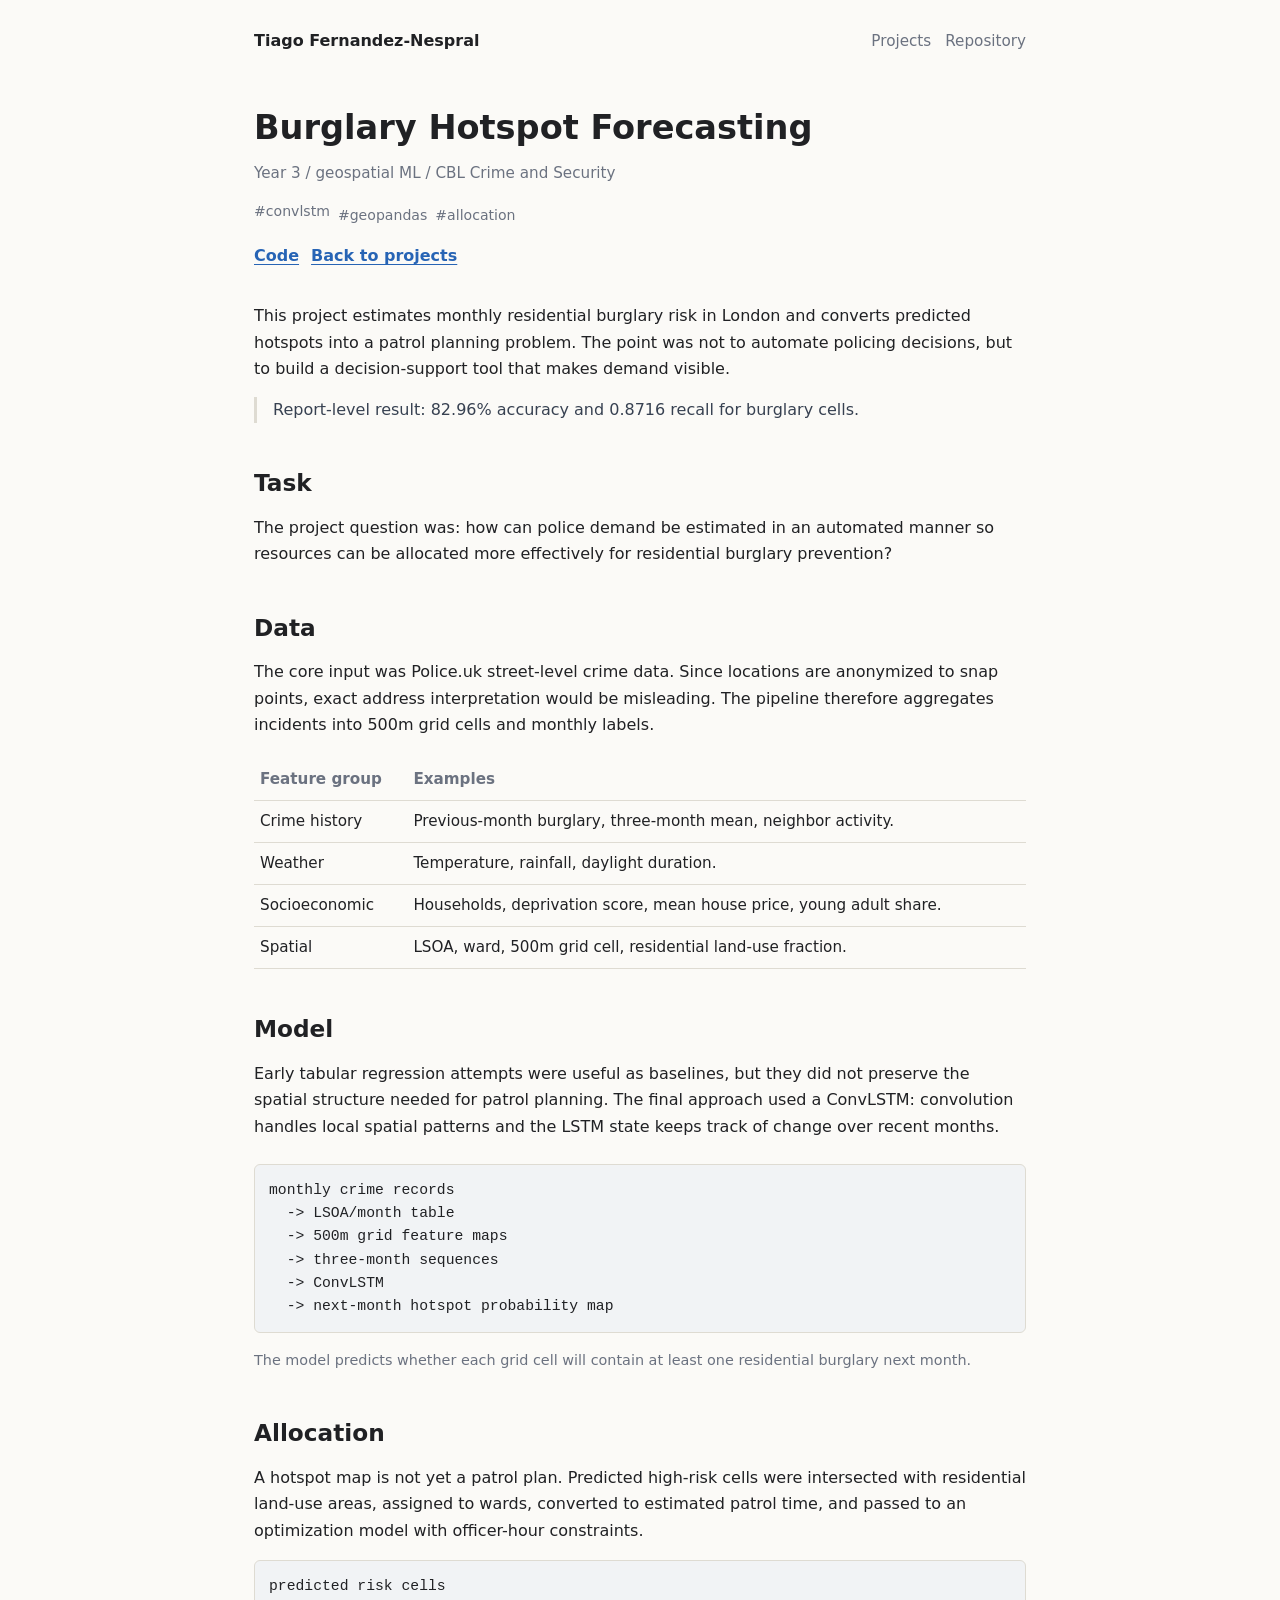
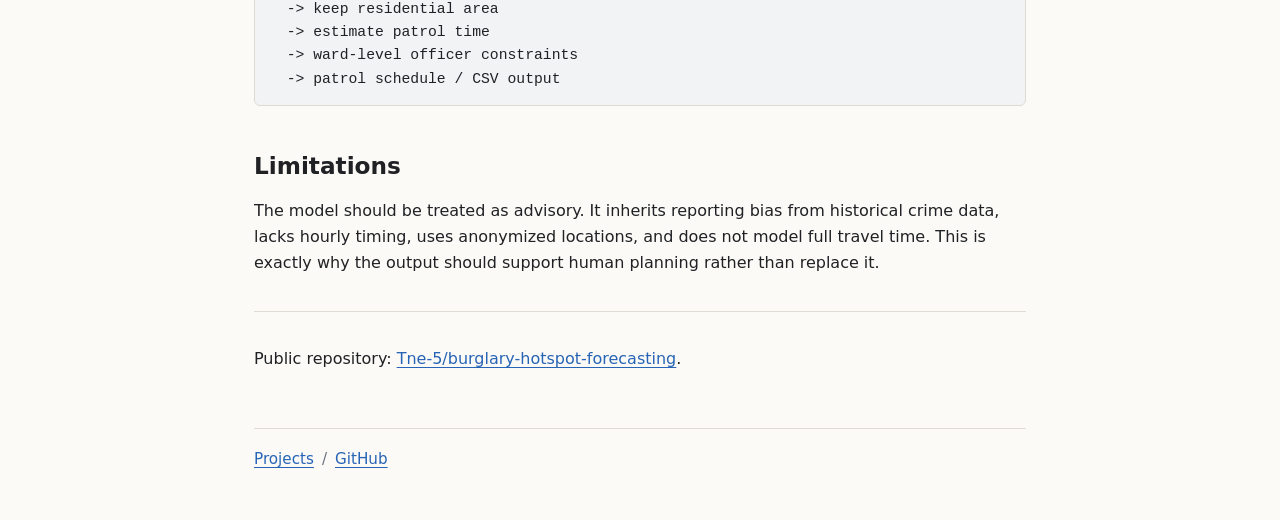
==== commit f7c140b4: "Simplify site into project timeline" ====
--- a/projects/burglary-hotspot.html
+++ b/projects/burglary-hotspot.html
@@ -3,50 +3,118 @@
 <head>
   <meta charset="utf-8">
   <meta name="viewport" content="width=device-width, initial-scale=1">
-  <meta name="description" content="Burglary hotspot forecasting case study using London crime data, 500m grids, ConvLSTM modeling, and patrol allocation.">
-  <title>Burglary Hotspot Forecasting - Tne-5 Project Archive</title>
+  <meta name="description" content="Burglary hotspot forecasting project notes.">
+  <title>Burglary Hotspot Forecasting</title>
   <link rel="stylesheet" href="../styles.css">
 </head>
-<body class="case-page">
+<body>
   <header class="site-header">
-    <nav class="nav" aria-label="Primary">
-      <a class="brand" href="../index.html">Tne-5</a>
-      <div class="nav-links">
-        <a href="../index.html#project-index">Projects</a>
-        <a href="https://github.com/Tne-5/burglary-hotspot-forecasting">Repository</a>
-      </div>
+    <a class="site-title" href="../index.html">Tiago Fernandez-Nespral</a>
+    <nav aria-label="Site links">
+      <a href="../index.html#projects">Projects</a>
+      <a href="https://github.com/Tne-5/burglary-hotspot-forecasting">Repository</a>
     </nav>
   </header>
-  <main class="wrap">
-    <section class="project-title">
-      <p class="eyebrow">Geospatial ML / ConvLSTM / CBL Crime and Security</p>
-      <h1>Burglary Hotspot Forecasting</h1>
-      <p class="lead">A London residential burglary project that turns monthly crime records into 500m grid predictions and patrol-demand estimates.</p>
-    </section>
-    <section class="project-page detail-grid">
-      <div>
-        <h2>Task</h2>
-        <p>The project asked how police demand could be estimated automatically so limited patrol capacity could be directed toward high-risk residential burglary areas.</p>
-        <h2>Approach</h2>
-        <p>The pipeline groups Police.uk burglary records by month, enriches them with weather and socioeconomic features, projects locations to a metric CRS, builds 500m grid labels, and trains a ConvLSTM on three-month spatial sequences.</p>
-        <pre><code>crime records -> monthly LSOA grouping -> external features
-              -> 500m grid tensors -> ConvLSTM
-              -> thresholded hotspots -> residential-area allocation</code></pre>
-        <h2>Result</h2>
-        <p>The report-level evaluation showed 82.96% accuracy, 0.8716 recall for burglary cells, 0.7258 F1 for burglary cells, and 0.8374 weighted F1. The prototype also included a Streamlit-style patrol allocation workflow.</p>
-      </div>
-      <aside class="panel">
-        <h2>Stack</h2>
-        <ul>
-          <li>Python, pandas, GeoPandas, Shapely</li>
-          <li>PyTorch ConvLSTM</li>
-          <li>500m spatial grid classification</li>
-          <li>Residential land-use filtering</li>
-          <li>PuLP-style allocation logic</li>
+
+  <main>
+    <article>
+      <header class="post-header">
+        <h1>Burglary Hotspot Forecasting</h1>
+        <p class="post-meta">Year 3 / geospatial ML / CBL Crime and Security</p>
+        <ul class="tags">
+          <li>convlstm</li>
+          <li>geopandas</li>
+          <li>allocation</li>
         </ul>
-        <p><a class="repo-link" href="https://github.com/Tne-5/burglary-hotspot-forecasting">Open repository</a></p>
-      </aside>
-    </section>
+        <div class="post-links">
+          <a href="https://github.com/Tne-5/burglary-hotspot-forecasting">Code</a>
+          <a href="../index.html#projects">Back to projects</a>
+        </div>
+      </header>
+
+      <p>
+        This project estimates monthly residential burglary risk in London and converts predicted hotspots into a patrol
+        planning problem. The point was not to automate policing decisions, but to build a decision-support tool that
+        makes demand visible.
+      </p>
+
+      <p class="callout">
+        Report-level result: 82.96% accuracy and 0.8716 recall for burglary cells.
+      </p>
+
+      <h2>Task</h2>
+      <p>
+        The project question was: how can police demand be estimated in an automated manner so resources can be allocated
+        more effectively for residential burglary prevention?
+      </p>
+
+      <h2>Data</h2>
+      <p>
+        The core input was Police.uk street-level crime data. Since locations are anonymized to snap points, exact address
+        interpretation would be misleading. The pipeline therefore aggregates incidents into 500m grid cells and monthly
+        labels.
+      </p>
+
+      <table>
+        <thead>
+          <tr><th>Feature group</th><th>Examples</th></tr>
+        </thead>
+        <tbody>
+          <tr><td>Crime history</td><td>Previous-month burglary, three-month mean, neighbor activity.</td></tr>
+          <tr><td>Weather</td><td>Temperature, rainfall, daylight duration.</td></tr>
+          <tr><td>Socioeconomic</td><td>Households, deprivation score, mean house price, young adult share.</td></tr>
+          <tr><td>Spatial</td><td>LSOA, ward, 500m grid cell, residential land-use fraction.</td></tr>
+        </tbody>
+      </table>
+
+      <h2>Model</h2>
+      <p>
+        Early tabular regression attempts were useful as baselines, but they did not preserve the spatial structure needed
+        for patrol planning. The final approach used a ConvLSTM: convolution handles local spatial patterns and the LSTM
+        state keeps track of change over recent months.
+      </p>
+
+      <figure>
+        <pre><code>monthly crime records
+  -> LSOA/month table
+  -> 500m grid feature maps
+  -> three-month sequences
+  -> ConvLSTM
+  -> next-month hotspot probability map</code></pre>
+        <figcaption>The model predicts whether each grid cell will contain at least one residential burglary next month.</figcaption>
+      </figure>
+
+      <h2>Allocation</h2>
+      <p>
+        A hotspot map is not yet a patrol plan. Predicted high-risk cells were intersected with residential land-use areas,
+        assigned to wards, converted to estimated patrol time, and passed to an optimization model with officer-hour
+        constraints.
+      </p>
+
+      <pre><code>predicted risk cells
+  -> keep residential area
+  -> estimate patrol time
+  -> ward-level officer constraints
+  -> patrol schedule / CSV output</code></pre>
+
+      <h2>Limitations</h2>
+      <p>
+        The model should be treated as advisory. It inherits reporting bias from historical crime data, lacks hourly timing,
+        uses anonymized locations, and does not model full travel time. This is exactly why the output should support
+        human planning rather than replace it.
+      </p>
+
+      <hr>
+      <p>
+        Public repository: <a href="https://github.com/Tne-5/burglary-hotspot-forecasting">Tne-5/burglary-hotspot-forecasting</a>.
+      </p>
+    </article>
   </main>
+
+  <footer>
+    <a href="../index.html#projects">Projects</a>
+    <span>/</span>
+    <a href="https://github.com/Tne-5">GitHub</a>
+  </footer>
 </body>
 </html>
--- a/styles.css
+++ b/styles.css
@@ -1,17 +1,11 @@
 :root {
   color-scheme: light;
-  --bg: #f5f2ea;
-  --surface: #ffffff;
-  --surface-soft: #fbfaf6;
-  --ink: #171a21;
-  --muted: #606a78;
-  --line: #d8d2c4;
-  --teal: #087f7a;
-  --blue: #315fbe;
-  --coral: #d95f45;
-  --gold: #aa7627;
-  --green: #2d7d54;
-  --shadow: 0 18px 42px rgba(23, 26, 33, 0.08);
+  --bg: #fbfaf7;
+  --ink: #202124;
+  --muted: #6b7280;
+  --line: #dedbd2;
+  --link: #2764b5;
+  --code-bg: #f1f3f5;
 }
 
 * {
@@ -23,1114 +17,252 @@
 }
 
 body {
-  margin: 0;
-  font-family: Inter, ui-sans-serif, system-ui, -apple-system, BlinkMacSystemFont, "Segoe UI", sans-serif;
-  background:
-    linear-gradient(rgba(23, 26, 33, 0.035) 1px, transparent 1px),
-    linear-gradient(90deg, rgba(23, 26, 33, 0.035) 1px, transparent 1px),
-    var(--bg);
-  background-size: 32px 32px, 32px 32px, auto;
+  margin: 0 auto;
+  max-width: 820px;
+  padding: 28px 24px 48px;
+  background: var(--bg);
   color: var(--ink);
-  line-height: 1.6;
+  font-family: ui-sans-serif, system-ui, -apple-system, BlinkMacSystemFont, "Segoe UI", sans-serif;
+  font-size: 16px;
+  line-height: 1.65;
 }
 
 a {
-  color: inherit;
-}
-
-img,
-svg {
-  max-width: 100%;
+  color: var(--link);
+  text-decoration-thickness: 1px;
+  text-underline-offset: 3px;
+}
+
+a:hover {
+  color: var(--ink);
 }
 
 .site-header {
-  position: sticky;
-  top: 0;
-  z-index: 20;
-  border-bottom: 1px solid rgba(23, 26, 33, 0.12);
-  background: rgba(245, 242, 234, 0.94);
-  backdrop-filter: blur(14px);
-}
-
-.nav {
-  max-width: 1180px;
-  margin: 0 auto;
-  padding: 14px 24px;
-  display: flex;
-  align-items: center;
+  display: flex;
   justify-content: space-between;
-  gap: 24px;
-}
-
-.brand {
-  font-weight: 850;
+  gap: 18px;
+  align-items: baseline;
+  margin-bottom: 54px;
+}
+
+.site-title {
+  color: var(--ink);
+  font-weight: 700;
   text-decoration: none;
-  letter-spacing: 0;
-}
-
-.nav-links {
-  display: flex;
-  gap: 18px;
-  align-items: center;
-  font-size: 0.95rem;
-}
-
-.nav-links a {
+}
+
+nav {
+  display: flex;
+  gap: 14px;
+  flex-wrap: wrap;
+  color: var(--muted);
+  font-size: 0.95rem;
+}
+
+nav a {
+  color: var(--muted);
   text-decoration: none;
-  color: var(--muted);
-}
-
-.nav-links a:hover {
-  color: var(--ink);
-}
-
-.wrap {
-  max-width: 1180px;
-  margin: 0 auto;
-  padding: 0 24px;
-}
-
-.archive-hero,
-.case-hero {
-  border-bottom: 1px solid var(--line);
-  background: rgba(251, 250, 246, 0.6);
-}
-
-.archive-hero-grid,
-.case-hero-grid {
-  min-height: 520px;
-  display: grid;
-  grid-template-columns: minmax(0, 1.05fr) minmax(360px, 0.95fr);
-  gap: 48px;
-  align-items: center;
-  padding-top: 48px;
-  padding-bottom: 44px;
-}
-
-.archive-copy {
-  max-width: 720px;
-}
-
-.eyebrow,
-.entry-kicker {
-  margin: 0 0 10px;
-  color: var(--teal);
-  font-size: 0.78rem;
-  font-weight: 800;
-  letter-spacing: 0;
-  text-transform: uppercase;
+}
+
+main {
+  min-height: 65vh;
 }
 
 h1,
 h2,
 h3 {
-  line-height: 1.08;
+  line-height: 1.2;
   letter-spacing: 0;
-  overflow-wrap: anywhere;
 }
 
 h1 {
-  margin: 0;
-  font-size: 4.45rem;
+  margin: 0 0 12px;
+  font-size: 2.1rem;
 }
 
 h2 {
-  margin: 0;
-  font-size: 2rem;
+  margin: 46px 0 18px;
+  font-size: 1.45rem;
 }
 
 h3 {
   margin: 0;
-  font-size: 1.35rem;
-}
-
-.lead {
-  margin: 22px 0 0;
-  max-width: 760px;
-  color: #334052;
-  font-size: 1.14rem;
-}
-
-.atlas-visual,
-.risk-map-figure {
-  position: relative;
-  margin: 0;
+  font-size: 1.1rem;
+}
+
+p {
+  margin: 0 0 14px;
+}
+
+.intro {
+  margin-bottom: 42px;
+}
+
+.intro p,
+.post-meta,
+.project-row time,
+.tags,
+figcaption,
+footer {
+  color: var(--muted);
+}
+
+.project-index h2 {
+  border-bottom: 1px solid var(--line);
+  padding-bottom: 8px;
+}
+
+.project-row {
+  display: grid;
+  grid-template-columns: 92px minmax(0, 1fr);
+  gap: 22px;
+  padding: 22px 0;
+  border-bottom: 1px solid var(--line);
+}
+
+.project-row time {
+  font-size: 0.92rem;
+}
+
+.project-row p {
+  margin-top: 6px;
+}
+
+.tags {
+  display: flex;
+  gap: 8px;
+  flex-wrap: wrap;
+  margin: 6px 0 0;
+  padding: 0;
+  list-style: none;
+  font-size: 0.88rem;
+}
+
+.tags li::before {
+  content: "#";
+}
+
+.post-header {
+  margin-bottom: 34px;
+}
+
+.post-meta {
+  margin: 4px 0 14px;
+  font-size: 0.95rem;
+}
+
+.post-links {
+  display: flex;
+  gap: 12px;
+  flex-wrap: wrap;
+  margin-top: 16px;
+}
+
+.post-links a {
+  font-weight: 650;
+}
+
+.callout {
+  border-left: 3px solid var(--line);
+  padding-left: 16px;
+  color: #374151;
+}
+
+hr {
+  border: 0;
+  border-top: 1px solid var(--line);
+  margin: 34px 0;
+}
+
+figure {
+  margin: 24px 0;
+}
+
+.diagram {
   border: 1px solid var(--line);
-  border-radius: 8px;
-  background: var(--surface);
-  box-shadow: var(--shadow);
-  overflow: hidden;
-}
-
-.atlas-visual {
-  aspect-ratio: 4 / 3;
-}
-
-.atlas-visual svg,
-.risk-map-figure svg {
-  display: block;
-  width: 100%;
-  height: 100%;
-}
-
-.atlas-bg,
-.soft-panel {
-  fill: #fffdf8;
-}
-
-.atlas-grid path {
-  fill: none;
-  stroke: #d9d5ca;
-  stroke-width: 1;
-}
-
-.atlas-line {
-  fill: none;
-  stroke-linecap: round;
-  stroke-width: 8;
-  opacity: 0.86;
-  stroke-dasharray: 18 12;
-  animation: flowDash 4.8s linear infinite;
-}
-
-.atlas-line-one {
-  stroke: var(--coral);
-}
-
-.atlas-line-two {
-  stroke: var(--blue);
-  animation-delay: -1.8s;
-}
-
-.atlas-node circle {
-  fill: var(--surface);
-  stroke: var(--ink);
-  stroke-width: 3;
-}
-
-.atlas-node text {
-  fill: var(--ink);
-  font-size: 18px;
-  font-weight: 850;
-  text-anchor: middle;
-}
-
-.atlas-node-b circle {
-  stroke: var(--teal);
-  fill: #edf8f5;
-}
-
-.atlas-node-c circle {
-  stroke: var(--coral);
-  fill: #fff0ea;
-}
-
-.atlas-node-d circle {
-  stroke: var(--gold);
-  fill: #fff7df;
-}
-
-.atlas-node-e circle {
-  stroke: var(--blue);
-  fill: #eef3ff;
-}
-
-.atlas-scan rect {
-  fill: rgba(8, 127, 122, 0.09);
-  animation: scanAtlas 5s ease-in-out infinite;
-}
-
-.archive-shell {
-  display: grid;
-  grid-template-columns: 260px minmax(0, 1fr);
-  gap: 28px;
-  padding-top: 52px;
-  padding-bottom: 66px;
-}
-
-.explorer-panel,
-.case-toc {
-  position: sticky;
-  top: 78px;
-  align-self: start;
-  border: 1px solid var(--line);
-  border-radius: 8px;
-  background: rgba(255, 255, 255, 0.82);
-  padding: 18px;
-}
-
-.explorer-panel h2,
-.case-toc h2 {
-  margin-bottom: 14px;
-  font-size: 1rem;
-}
-
-.explorer-panel a,
-.case-toc a {
-  display: block;
-  border-top: 1px solid rgba(216, 210, 196, 0.75);
-  padding: 10px 0;
-  color: #334052;
-  text-decoration: none;
-}
-
-.explorer-panel a:hover,
-.case-toc a:hover {
-  color: var(--teal);
-}
-
-.explorer-note {
-  margin-top: 16px;
-  border-top: 3px solid var(--teal);
-  padding-top: 12px;
-}
-
-.explorer-note strong,
-.explorer-note span {
-  display: block;
-}
-
-.explorer-note span {
-  margin-top: 4px;
-  color: var(--muted);
-  font-size: 0.92rem;
-}
-
-.section-head {
-  display: flex;
-  align-items: end;
-  justify-content: space-between;
-  gap: 24px;
-  margin-bottom: 22px;
-}
-
-.section-head.compact {
-  margin-bottom: 18px;
-}
-
-.section-head p {
-  margin: 0;
-  max-width: 560px;
-  color: var(--muted);
-}
-
-.archive-feed {
-  min-width: 0;
-}
-
-.project-list {
-  display: grid;
-  gap: 18px;
-}
-
-.project-entry {
-  display: grid;
-  grid-template-columns: minmax(250px, 0.48fr) minmax(0, 0.52fr);
-  gap: 0;
-  border: 1px solid var(--line);
-  border-radius: 8px;
-  background: rgba(255, 255, 255, 0.9);
-  overflow: hidden;
-  box-shadow: 0 12px 28px rgba(23, 26, 33, 0.055);
-}
-
-.featured-project {
-  margin-bottom: 18px;
-}
-
-.entry-visual {
-  position: relative;
-  min-height: 300px;
-  margin: 0;
-  background: var(--surface-soft);
-  border-right: 1px solid var(--line);
-  overflow: hidden;
-}
-
-.entry-visual svg {
-  position: absolute;
-  inset: 0;
-  width: 100%;
-  height: 100%;
-}
-
-.entry-body {
-  min-width: 0;
-  padding: 24px;
-  display: flex;
-  flex-direction: column;
-  justify-content: center;
-}
-
-.entry-body p {
-  margin: 10px 0 0;
-  color: #344052;
-}
-
-.entry-facts {
-  display: flex;
-  flex-wrap: wrap;
-  gap: 8px;
-  margin-top: 18px;
-}
-
-.entry-facts span,
-.meta li {
-  border: 1px solid var(--line);
-  border-radius: 8px;
-  padding: 5px 9px;
-  background: rgba(251, 250, 246, 0.78);
-  color: #3f4856;
-  font-size: 0.8rem;
-  font-weight: 700;
-}
-
-.entry-actions,
-.actions {
-  display: flex;
-  flex-wrap: wrap;
-  gap: 10px;
-  margin-top: 20px;
-}
-
-.button {
-  min-height: 42px;
-  display: inline-flex;
-  align-items: center;
-  justify-content: center;
-  border: 1px solid var(--ink);
-  border-radius: 8px;
-  padding: 10px 14px;
-  background: var(--ink);
-  color: #fff;
-  text-decoration: none;
-  font-weight: 800;
-}
-
-.button.secondary {
-  background: transparent;
-  color: var(--ink);
-}
-
-.text-link,
-.card-link,
-.repo-link,
-.back-link {
-  color: var(--teal);
-  font-weight: 850;
-  text-decoration: none;
-}
-
-.back-link {
-  display: inline-flex;
-  margin-bottom: 18px;
-}
-
-.thumb-grid {
-  position: absolute;
-  inset: 30px;
-  display: grid;
-  grid-template-columns: repeat(6, 1fr);
-  grid-auto-rows: 1fr;
-  gap: 8px;
-  transform: skewY(-4deg);
-}
-
-.thumb-grid span {
-  border: 1px solid #d9d5ca;
-  background: #ffffff;
-}
-
-.thumb-grid .warm {
-  background: #ffe0cf;
-}
-
-.thumb-grid .risk {
-  background: #f5a25f;
-  animation: cellPulse 2.4s ease-in-out infinite;
-}
-
-.thumb-grid .hot {
-  background: #d95f45;
-  animation: cellPulse 1.8s ease-in-out infinite;
-}
-
-.route-path {
-  fill: none;
-  stroke: var(--ink);
-  stroke-width: 8;
-  stroke-linecap: round;
-  stroke-dasharray: 18 16;
-  animation: flowDash 4s linear infinite;
-}
-
-.route-dot {
-  fill: var(--teal);
-  animation: dotPulse 2s ease-in-out infinite;
-}
-
-.delay-one {
-  animation-delay: 0.5s;
-}
-
-.delay-two {
-  animation-delay: 1s;
-}
-
-.coral-branch {
-  fill: none;
-  stroke: var(--coral);
-  stroke-width: 14;
-  stroke-linecap: round;
-}
-
-.dark-chip,
-.message-two {
-  fill: var(--ink);
-}
-
-.signal-line {
-  fill: none;
-  stroke: #fffdf8;
-  stroke-width: 7;
-  stroke-linecap: round;
-}
-
-.focus-dot {
-  fill: rgba(8, 127, 122, 0.22);
-  stroke: var(--teal);
-  stroke-width: 3;
-}
-
-.focus-dot.alt {
-  fill: rgba(49, 95, 190, 0.22);
-  stroke: var(--blue);
-}
-
-.porous-blocks rect {
-  fill: var(--ink);
-}
-
-.flow-line {
-  fill: none;
-  stroke-linecap: round;
-}
-
-.flow-line.main {
-  stroke: var(--blue);
-  stroke-width: 11;
-}
-
-.flow-line.secondary {
-  stroke: var(--teal);
-  stroke-width: 6;
-}
-
-.message-one {
-  fill: var(--teal);
-}
-
-.bot-connector {
-  fill: none;
-  stroke: var(--coral);
-  stroke-width: 6;
-  stroke-linecap: round;
-}
-
-.bot-thumb circle {
-  fill: #fffdf8;
-}
-
-.message-line {
-  stroke: #fffdf8;
-  stroke-width: 6;
-  stroke-linecap: round;
-}
-
-.case-hero-grid {
-  min-height: 560px;
-}
-
-.case-facts {
-  margin-top: 22px;
-}
-
-.risk-map-figure {
-  aspect-ratio: 1.18;
-  min-height: 420px;
-}
-
-.risk-map {
-  position: absolute;
-  inset: 42px;
-  display: grid;
-  grid-template-columns: repeat(8, 1fr);
-  grid-auto-rows: 1fr;
-  gap: 7px;
-  transform: rotate(-6deg) skewY(3deg);
-}
-
-.risk-map span {
-  border: 1px solid #d9d5ca;
-  background: rgba(255, 255, 255, 0.86);
-}
-
-.risk-map .low {
-  background: #dcefeb;
-}
-
-.risk-map .med {
-  background: #f6be77;
-  animation: cellPulse 2.4s ease-in-out infinite;
-}
-
-.risk-map .hot {
-  background: #d95f45;
-  animation: cellPulse 1.8s ease-in-out infinite;
-}
-
-.patrol-overlay {
-  position: absolute;
-  inset: 0;
-}
-
-.borough-line {
-  fill: none;
-  stroke: rgba(23, 26, 33, 0.46);
-  stroke-width: 4;
-}
-
-.patrol-route {
-  fill: none;
-  stroke: var(--ink);
-  stroke-width: 8;
-  stroke-linecap: round;
-  stroke-dasharray: 22 18;
-  animation: flowDash 4.6s linear infinite;
-}
-
-.route-marker {
-  fill: var(--teal);
-  animation: dotPulse 2.2s ease-in-out infinite;
-}
-
-.risk-map-figure figcaption {
-  position: absolute;
-  left: 18px;
-  right: 18px;
-  bottom: 14px;
-  color: var(--muted);
-  font-size: 0.86rem;
-}
-
-.case-layout {
-  display: grid;
-  grid-template-columns: 240px minmax(0, 1fr);
-  gap: 36px;
-  padding-top: 50px;
-  padding-bottom: 72px;
-}
-
-.case-study {
-  min-width: 0;
-}
-
-.case-section {
-  border-bottom: 1px solid var(--line);
-  padding: 0 0 46px;
-  margin-bottom: 46px;
-}
-
-.case-section:last-child {
-  border-bottom: 0;
-  margin-bottom: 0;
-}
-
-.case-section p {
-  color: #344052;
-}
-
-.case-section > p,
-.case-section blockquote,
-.case-section pre {
-  max-width: 860px;
-}
-
-blockquote {
-  margin: 24px 0;
-  border-left: 4px solid var(--teal);
-  padding: 12px 0 12px 18px;
-  color: #253044;
-  font-size: 1.2rem;
-  font-weight: 750;
-}
-
-.signal-grid,
-.result-board,
-.feature-matrix,
-.limit-list {
-  display: grid;
-  grid-template-columns: repeat(3, minmax(0, 1fr));
-  gap: 14px;
-  margin-top: 22px;
-}
-
-.signal-grid div,
-.result-card,
-.feature-matrix div,
-.limit-list div {
-  border: 1px solid var(--line);
-  border-radius: 8px;
-  background: rgba(255, 255, 255, 0.85);
+  background: #fff;
   padding: 16px;
-}
-
-.signal-grid strong,
-.result-card strong {
-  display: block;
-  color: var(--ink);
-  font-size: 2rem;
-  line-height: 1;
-}
-
-.signal-grid span,
-.result-card span,
-.limit-list span {
-  display: block;
+  overflow-x: auto;
+}
+
+figcaption {
   margin-top: 8px;
-  color: var(--muted);
-}
-
-.pipeline-strip {
-  display: grid;
-  grid-template-columns: repeat(5, minmax(0, 1fr));
-  gap: 10px;
-  margin-top: 22px;
-}
-
-.pipeline-strip div {
-  position: relative;
-  border: 1px solid var(--line);
-  border-radius: 8px;
-  min-height: 176px;
-  background: rgba(255, 255, 255, 0.88);
-  padding: 14px;
-}
-
-.pipeline-strip span {
-  display: inline-flex;
-  margin-bottom: 24px;
-  width: 34px;
-  height: 34px;
-  align-items: center;
-  justify-content: center;
-  border-radius: 8px;
-  background: var(--ink);
-  color: #fff;
-  font-size: 0.82rem;
-  font-weight: 850;
-}
-
-.pipeline-strip strong,
-.feature-matrix h3,
-.allocation-grid h3 {
-  display: block;
-  margin: 0;
-  font-size: 1.05rem;
-}
-
-.pipeline-strip p,
-.feature-matrix p {
-  margin: 8px 0 0;
-  color: var(--muted);
-  font-size: 0.92rem;
-}
-
-.model-demo {
-  display: grid;
-  grid-template-columns: minmax(280px, 1fr) 190px 150px;
-  gap: 18px;
-  align-items: center;
-  margin: 28px 0;
-}
-
-.month-stack {
-  display: grid;
-  grid-template-columns: repeat(3, 1fr);
-  gap: 12px;
-}
-
-.month-card {
-  border: 1px solid var(--line);
-  border-radius: 8px;
-  background: #fffdf8;
-  padding: 12px;
-  display: grid;
-  grid-template-columns: repeat(3, 1fr);
-  gap: 6px;
-}
-
-.month-card span {
-  grid-column: 1 / -1;
-  font-weight: 850;
-  color: var(--muted);
-}
-
-.month-card i {
-  aspect-ratio: 1;
-  border: 1px solid #d9d5ca;
-  background: #fff;
-}
-
-.month-card i.med {
-  background: #f6be77;
-}
-
-.month-card i.hot {
-  background: var(--coral);
-}
-
-.month-card.output {
-  border-color: var(--teal);
-  background: #edf8f5;
-}
-
-.model-core {
-  border: 1px solid var(--ink);
-  border-radius: 8px;
-  background: var(--ink);
-  color: #fff;
-  padding: 18px;
-  text-align: center;
-}
-
-.model-core strong,
-.model-core span {
-  display: block;
-}
-
-.model-core span {
-  margin-top: 6px;
-  color: #dfe7ea;
   font-size: 0.9rem;
 }
 
-.allocation-grid {
-  display: grid;
-  grid-template-columns: minmax(260px, 0.42fr) minmax(0, 0.58fr);
-  gap: 24px;
-  align-items: center;
-  margin-top: 24px;
-}
-
-.allocation-visual {
-  border: 1px solid var(--line);
-  border-radius: 8px;
-  background: var(--surface);
-  aspect-ratio: 1;
-  padding: 28px;
-}
-
-.allocation-cell {
-  position: relative;
-  height: 100%;
-  border: 2px solid var(--ink);
-  background:
-    linear-gradient(rgba(23, 26, 33, 0.08) 1px, transparent 1px),
-    linear-gradient(90deg, rgba(23, 26, 33, 0.08) 1px, transparent 1px),
-    #fffdf8;
-  background-size: 42px 42px;
-}
-
-.house-block,
-.snap-area,
-.grid-border {
-  position: absolute;
-  display: block;
-}
-
-.house-block {
-  background: rgba(45, 125, 84, 0.26);
-  border: 2px solid var(--green);
-}
-
-.block-one {
-  left: 18%;
-  top: 18%;
-  width: 28%;
-  height: 22%;
-}
-
-.block-two {
-  right: 14%;
-  top: 40%;
-  width: 30%;
-  height: 24%;
-}
-
-.block-three {
-  left: 34%;
-  bottom: 14%;
-  width: 34%;
-  height: 18%;
-}
-
-.snap-area {
-  border: 2px dotted var(--blue);
-  border-radius: 50%;
-  opacity: 0.8;
-}
-
-.area-one {
-  left: 8%;
-  top: 8%;
-  width: 58%;
-  height: 58%;
-}
-
-.area-two {
-  right: 7%;
-  bottom: 8%;
-  width: 58%;
-  height: 56%;
-}
-
-.grid-border {
-  inset: 18%;
-  border: 3px solid var(--coral);
-  animation: borderBlink 2.6s ease-in-out infinite;
-}
-
-.check-list {
-  margin: 12px 0 0;
-  padding-left: 18px;
-  color: #344052;
-}
-
-.check-list li + li {
-  margin-top: 8px;
-}
-
-.result-board {
-  grid-template-columns: repeat(4, minmax(0, 1fr));
-}
-
-.metric-bars {
-  display: grid;
-  gap: 12px;
-  margin: 24px 0;
-  max-width: 860px;
-}
-
-.metric-bars div {
-  display: grid;
-  grid-template-columns: 170px minmax(120px, 1fr) 66px;
-  gap: 12px;
-  align-items: center;
-}
-
-.metric-bars span,
-.metric-bars em {
-  color: var(--muted);
-  font-style: normal;
-  font-size: 0.9rem;
-}
-
-.metric-bars b {
-  display: block;
-  height: 12px;
-  border-radius: 8px;
-  background: var(--teal);
-  box-shadow: inset 0 0 0 1px rgba(23, 26, 33, 0.14);
-}
-
-.limit-list {
-  grid-template-columns: repeat(2, minmax(0, 1fr));
+pre,
+code {
+  font-family: ui-monospace, SFMono-Regular, Consolas, "Liberation Mono", monospace;
 }
 
 pre {
   overflow-x: auto;
-  border-radius: 8px;
-  background: #121722;
-  color: #eef4ff;
-  padding: 18px;
+  border: 1px solid var(--line);
+  background: var(--code-bg);
+  padding: 14px;
+  border-radius: 6px;
+  line-height: 1.45;
+}
+
+code {
   font-size: 0.92rem;
-  line-height: 1.5;
-}
-
-.project-title,
-.project-page {
-  padding: 54px 0;
-}
-
-.detail-grid,
-.two-col {
-  display: grid;
-  grid-template-columns: minmax(0, 1fr) minmax(280px, 0.42fr);
-  gap: 24px;
-}
-
-.panel {
-  border: 1px solid var(--line);
-  border-radius: 8px;
-  background: var(--surface);
-  padding: 22px;
-}
-
-.meta {
-  display: flex;
-  flex-wrap: wrap;
+}
+
+table {
+  width: 100%;
+  border-collapse: collapse;
+  margin: 20px 0;
+  font-size: 0.95rem;
+}
+
+th,
+td {
+  border-bottom: 1px solid var(--line);
+  padding: 8px 6px;
+  text-align: left;
+  vertical-align: top;
+}
+
+th {
+  color: var(--muted);
+  font-weight: 650;
+}
+
+ul,
+ol {
+  padding-left: 22px;
+}
+
+li + li {
+  margin-top: 4px;
+}
+
+footer {
+  margin-top: 56px;
+  padding-top: 18px;
+  border-top: 1px solid var(--line);
+  display: flex;
   gap: 8px;
-  margin: 12px 0 16px;
-  padding: 0;
-  list-style: none;
-}
-
-.site-footer {
-  border-top: 1px solid var(--line);
-  padding: 28px 0;
-  color: var(--muted);
-  background: rgba(251, 250, 246, 0.72);
-}
-
-.footer-line {
-  display: flex;
-  justify-content: space-between;
-  gap: 18px;
-}
-
-@keyframes flowDash {
-  to {
-    stroke-dashoffset: -120;
-  }
-}
-
-@keyframes scanAtlas {
-  0%, 100% {
-    transform: translateY(0);
-    opacity: 0.2;
-  }
-  50% {
-    transform: translateY(268px);
-    opacity: 0.55;
-  }
-}
-
-@keyframes cellPulse {
-  0%, 100% {
-    transform: scale(1);
-    filter: saturate(1);
-  }
-  50% {
-    transform: scale(1.04);
-    filter: saturate(1.35);
-  }
-}
-
-@keyframes dotPulse {
-  0%, 100% {
-    opacity: 0.55;
-  }
-  50% {
-    opacity: 1;
-  }
-}
-
-@keyframes borderBlink {
-  0%, 100% {
-    opacity: 0.55;
-  }
-  50% {
-    opacity: 1;
-  }
-}
-
-@media (max-width: 980px) {
-  h1 {
-    font-size: 3.1rem;
-  }
-
-  .archive-hero-grid,
-  .case-hero-grid,
-  .archive-shell,
-  .case-layout,
-  .project-entry,
-  .detail-grid,
-  .two-col,
-  .allocation-grid {
-    grid-template-columns: 1fr;
-  }
-
-  .explorer-panel,
-  .case-toc {
-    position: static;
-  }
-
-  .entry-visual {
-    min-height: 260px;
-    border-right: 0;
-    border-bottom: 1px solid var(--line);
-  }
-
-  .pipeline-strip,
-  .result-board {
-    grid-template-columns: repeat(2, minmax(0, 1fr));
-  }
-
-  .model-demo {
-    grid-template-columns: 1fr;
-  }
-}
-
-@media (max-width: 680px) {
-  .nav {
-    align-items: flex-start;
-    flex-direction: column;
-  }
-
-  .nav-links,
-  .footer-line {
-    flex-wrap: wrap;
-  }
-
-  h1 {
-    font-size: 2.35rem;
-  }
-
-  h2 {
-    font-size: 1.55rem;
-  }
-
-  .archive-hero-grid,
-  .case-hero-grid {
-    min-height: auto;
-    padding-top: 36px;
-  }
-
-  .atlas-visual {
-    min-height: 0;
-    width: 100%;
-  }
-
-  .risk-map-figure {
-    min-height: 300px;
-  }
-
-  .signal-grid,
-  .feature-matrix,
-  .limit-list,
-  .pipeline-strip,
-  .result-board,
-  .month-stack {
-    grid-template-columns: 1fr;
-  }
-
-  .metric-bars div {
-    grid-template-columns: 1fr;
-    gap: 6px;
-  }
-
-  .entry-body {
-    padding: 18px;
-  }
-}
+  flex-wrap: wrap;
+  font-size: 0.95rem;
+}
+
+@media (max-width: 620px) {
+  body {
+    padding: 22px 18px 40px;
+  }
+
+  .site-header,
+  .project-row {
+    display: block;
+  }
+
+  nav {
+    margin-top: 8px;
+  }
+
+  .project-row time {
+    display: block;
+    margin-bottom: 6px;
+  }
+}
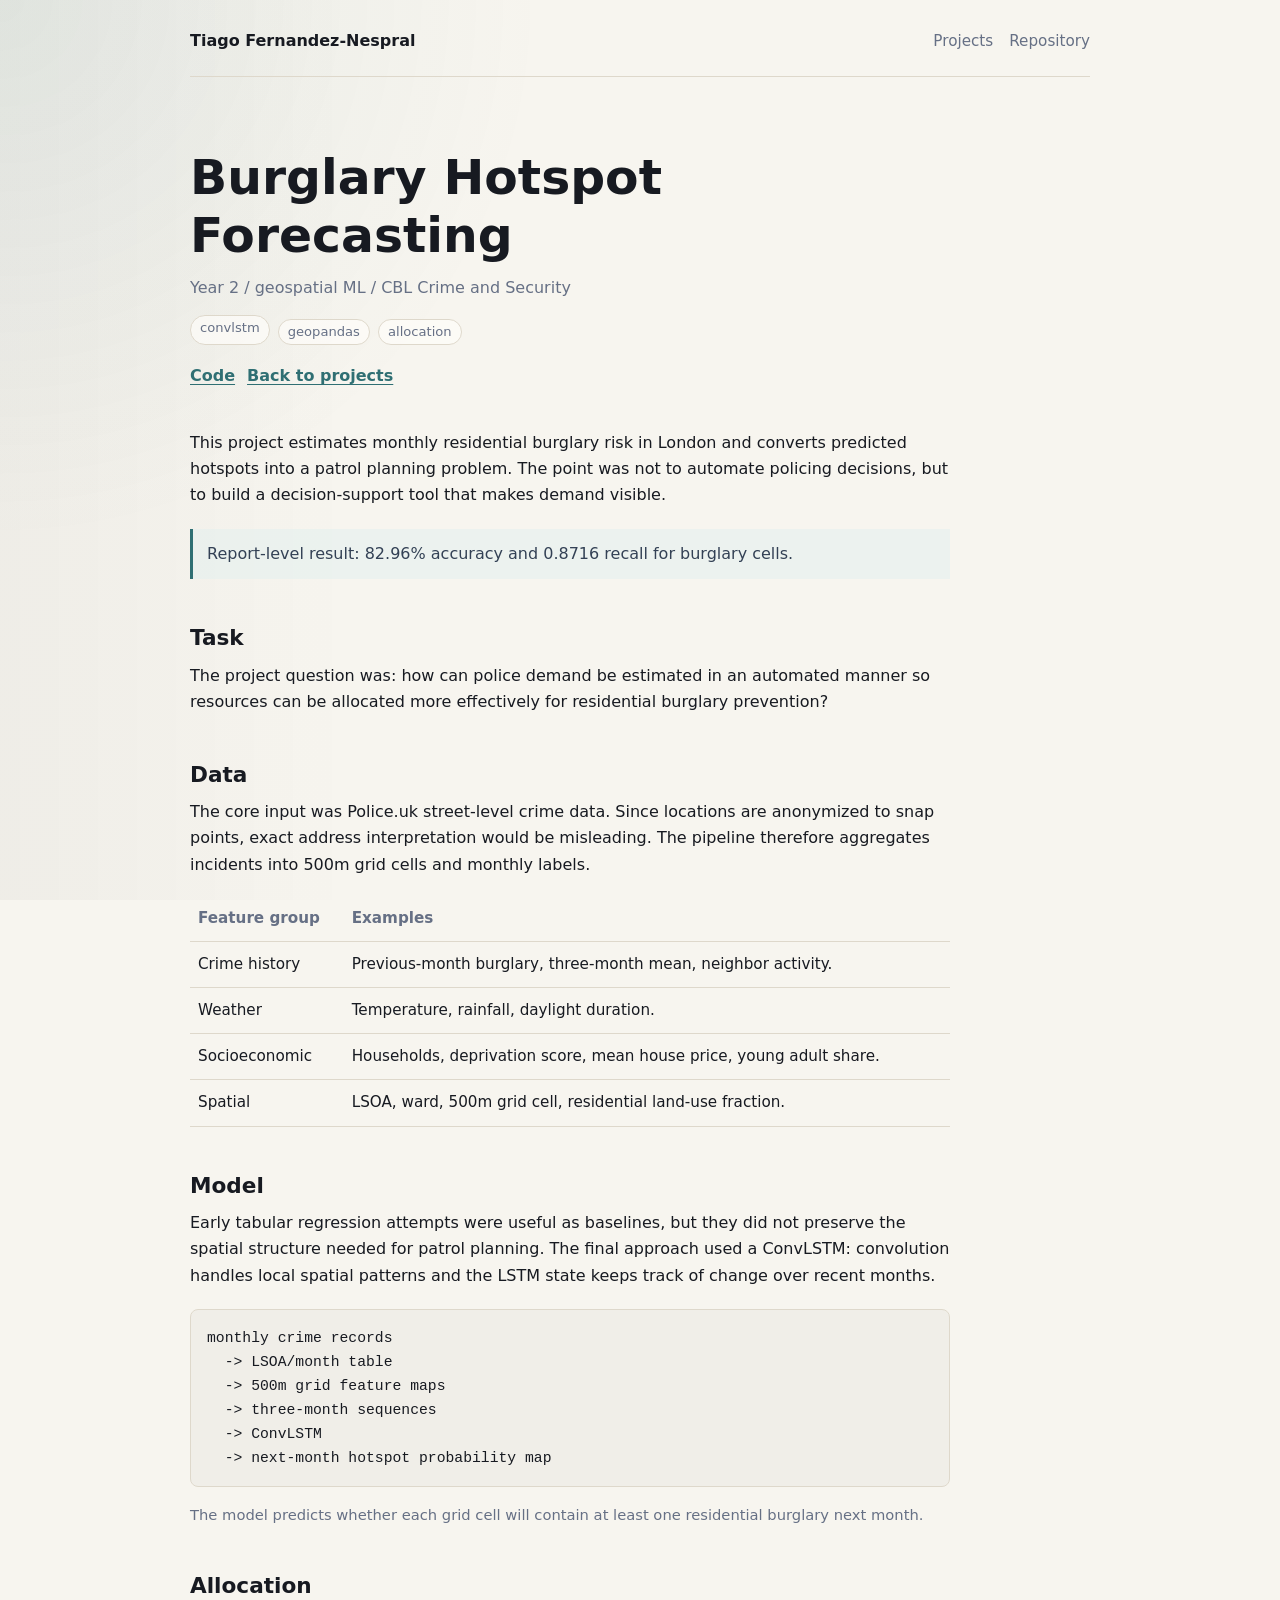
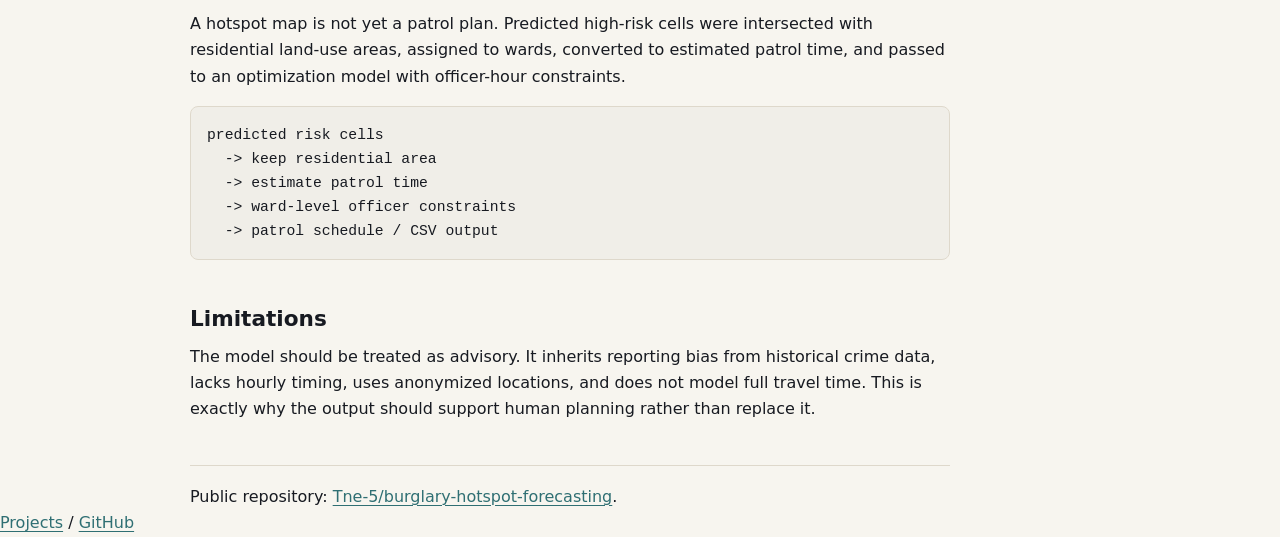
==== commit db307961: "Polish minimal project archive UI" ====
--- a/projects/burglary-hotspot.html
+++ b/projects/burglary-hotspot.html
@@ -20,7 +20,7 @@
     <article>
       <header class="post-header">
         <h1>Burglary Hotspot Forecasting</h1>
-        <p class="post-meta">Year 3 / geospatial ML / CBL Crime and Security</p>
+        <p class="post-meta">Year 2 / geospatial ML / CBL Crime and Security</p>
         <ul class="tags">
           <li>convlstm</li>
           <li>geopandas</li>
--- a/styles.css
+++ b/styles.css
@@ -1,11 +1,15 @@
 :root {
   color-scheme: light;
-  --bg: #fbfaf7;
-  --ink: #202124;
-  --muted: #6b7280;
-  --line: #dedbd2;
-  --link: #2764b5;
-  --code-bg: #f1f3f5;
+  --bg: #f7f5ef;
+  --paper: #fffefa;
+  --ink: #171a21;
+  --muted: #667085;
+  --faint: #8b93a1;
+  --line: #ded8cb;
+  --line-strong: #c8c0b2;
+  --accent: #2f6f73;
+  --accent-soft: #e5f0ee;
+  --code-bg: #f0eee8;
 }
 
 * {
@@ -17,18 +21,26 @@
 }
 
 body {
-  margin: 0 auto;
-  max-width: 820px;
-  padding: 28px 24px 48px;
+  margin: 0;
   background: var(--bg);
   color: var(--ink);
-  font-family: ui-sans-serif, system-ui, -apple-system, BlinkMacSystemFont, "Segoe UI", sans-serif;
+  font-family: Inter, ui-sans-serif, system-ui, -apple-system, BlinkMacSystemFont, "Segoe UI", sans-serif;
   font-size: 16px;
   line-height: 1.65;
 }
 
+body::before {
+  content: "";
+  position: fixed;
+  inset: 0;
+  pointer-events: none;
+  background:
+    radial-gradient(circle at top left, rgba(47, 111, 115, 0.08), transparent 34rem),
+    linear-gradient(90deg, rgba(23, 26, 33, 0.035), transparent 22rem);
+}
+
 a {
-  color: var(--link);
+  color: var(--accent);
   text-decoration-thickness: 1px;
   text-underline-offset: 3px;
 }
@@ -37,232 +49,345 @@
   color: var(--ink);
 }
 
+.site-header,
+main,
+.site-footer {
+  position: relative;
+  width: min(100% - 40px, 900px);
+  margin: 0 auto;
+}
+
 .site-header {
+  display: flex;
+  align-items: center;
+  justify-content: space-between;
+  gap: 20px;
+  padding: 28px 0 22px;
+  border-bottom: 1px solid var(--line);
+}
+
+.site-title {
+  color: var(--ink);
+  font-size: 1rem;
+  font-weight: 760;
+  text-decoration: none;
+}
+
+nav {
+  display: flex;
+  align-items: center;
+  gap: 16px;
+  flex-wrap: wrap;
+  font-size: 0.95rem;
+}
+
+nav a {
+  color: var(--muted);
+  text-decoration: none;
+}
+
+nav a:hover {
+  color: var(--ink);
+}
+
+main {
+  padding: 72px 0 0;
+}
+
+.intro {
+  max-width: 720px;
+  margin-bottom: 72px;
+}
+
+.kicker {
+  margin: 0 0 12px;
+  color: var(--accent);
+  font-size: 0.82rem;
+  font-weight: 760;
+  letter-spacing: 0.03em;
+  text-transform: uppercase;
+}
+
+h1,
+h2,
+h3 {
+  margin: 0;
+  line-height: 1.18;
+  letter-spacing: 0;
+}
+
+h1 {
+  max-width: 760px;
+  font-size: 3.05rem;
+  font-weight: 820;
+}
+
+h2 {
+  font-size: 1.08rem;
+  font-weight: 780;
+}
+
+h3 {
+  font-size: 1.24rem;
+  font-weight: 760;
+}
+
+p {
+  margin: 0;
+}
+
+.intro p:not(.kicker) {
+  max-width: 700px;
+  margin-top: 18px;
+  color: var(--muted);
+  font-size: 1.07rem;
+}
+
+.section-heading {
   display: flex;
   justify-content: space-between;
   gap: 18px;
   align-items: baseline;
-  margin-bottom: 54px;
-}
-
-.site-title {
-  color: var(--ink);
-  font-weight: 700;
+  padding-bottom: 14px;
+  border-bottom: 1px solid var(--line-strong);
+}
+
+.section-heading p {
+  color: var(--muted);
+  font-size: 0.94rem;
+}
+
+.projects {
+  margin-bottom: 70px;
+}
+
+.project {
+  display: grid;
+  grid-template-columns: 110px minmax(0, 1fr);
+  gap: 28px;
+  padding: 28px 0;
+  border-bottom: 1px solid var(--line);
+}
+
+.project-time {
+  color: var(--faint);
+  font-size: 0.92rem;
+  padding-top: 3px;
+  white-space: nowrap;
+}
+
+.project-main {
+  max-width: 680px;
+}
+
+.project h3 a {
+  color: var(--ink);
   text-decoration: none;
 }
 
-nav {
-  display: flex;
-  gap: 14px;
+.project h3 a:hover {
+  color: var(--accent);
+}
+
+.project-summary {
+  margin-top: 9px;
+  color: #4b5563;
+}
+
+.tags {
+  display: flex;
   flex-wrap: wrap;
-  color: var(--muted);
-  font-size: 0.95rem;
-}
-
-nav a {
-  color: var(--muted);
-  text-decoration: none;
-}
-
-main {
-  min-height: 65vh;
-}
-
-h1,
-h2,
-h3 {
-  line-height: 1.2;
-  letter-spacing: 0;
-}
-
-h1 {
-  margin: 0 0 12px;
-  font-size: 2.1rem;
-}
-
-h2 {
-  margin: 46px 0 18px;
-  font-size: 1.45rem;
-}
-
-h3 {
-  margin: 0;
-  font-size: 1.1rem;
-}
-
-p {
-  margin: 0 0 14px;
-}
-
-.intro {
-  margin-bottom: 42px;
-}
-
-.intro p,
-.post-meta,
-.project-row time,
-.tags,
-figcaption,
-footer {
-  color: var(--muted);
-}
-
-.project-index h2 {
-  border-bottom: 1px solid var(--line);
-  padding-bottom: 8px;
-}
-
-.project-row {
-  display: grid;
-  grid-template-columns: 92px minmax(0, 1fr);
-  gap: 22px;
-  padding: 22px 0;
-  border-bottom: 1px solid var(--line);
-}
-
-.project-row time {
-  font-size: 0.92rem;
-}
-
-.project-row p {
-  margin-top: 6px;
-}
-
-.tags {
+  gap: 8px;
+  margin: 14px 0 0;
+  padding: 0;
+  list-style: none;
+}
+
+.tags li {
+  border: 1px solid var(--line);
+  border-radius: 999px;
+  background: rgba(255, 254, 250, 0.64);
+  color: var(--muted);
+  padding: 3px 9px;
+  font-size: 0.82rem;
+  line-height: 1.4;
+}
+
+.site-footer {
   display: flex;
   gap: 8px;
   flex-wrap: wrap;
-  margin: 6px 0 0;
-  padding: 0;
-  list-style: none;
-  font-size: 0.88rem;
-}
-
-.tags li::before {
-  content: "#";
+  padding: 24px 0 42px;
+  border-top: 1px solid var(--line);
+  color: var(--muted);
+  font-size: 0.95rem;
+}
+
+.site-footer a {
+  color: var(--muted);
+  text-decoration: none;
+}
+
+.site-footer a:hover {
+  color: var(--ink);
 }
 
 .post-header {
-  margin-bottom: 34px;
+  margin-bottom: 40px;
 }
 
 .post-meta {
-  margin: 4px 0 14px;
+  margin-top: 10px;
+  color: var(--muted);
+}
+
+.post-links {
+  display: flex;
+  flex-wrap: wrap;
+  gap: 12px;
+  margin-top: 18px;
+}
+
+.post-links a {
+  font-weight: 700;
+}
+
+article > p,
+article > .callout,
+article > figure,
+article > table,
+article > pre,
+article > ul,
+article > ol,
+article > hr {
+  max-width: 760px;
+}
+
+article > p + p {
+  margin-top: 14px;
+}
+
+article h2 {
+  max-width: 760px;
+  margin: 44px 0 12px;
+  padding-top: 2px;
+  font-size: 1.35rem;
+}
+
+.callout {
+  margin-top: 20px;
+  border-left: 3px solid var(--accent);
+  background: rgba(229, 240, 238, 0.6);
+  padding: 12px 14px;
+  color: #334155;
+}
+
+figure {
+  margin: 20px 0 0;
+}
+
+figcaption {
+  margin-top: 8px;
+  color: var(--muted);
+  font-size: 0.92rem;
+}
+
+pre,
+code {
+  font-family: ui-monospace, SFMono-Regular, Consolas, "Liberation Mono", monospace;
+}
+
+pre {
+  overflow-x: auto;
+  border: 1px solid var(--line);
+  border-radius: 8px;
+  background: var(--code-bg);
+  padding: 16px;
+  line-height: 1.5;
+}
+
+code {
+  font-size: 0.92rem;
+}
+
+table {
+  width: 100%;
+  border-collapse: collapse;
+  margin: 18px 0 0;
   font-size: 0.95rem;
 }
 
-.post-links {
-  display: flex;
-  gap: 12px;
-  flex-wrap: wrap;
-  margin-top: 16px;
-}
-
-.post-links a {
-  font-weight: 650;
-}
-
-.callout {
-  border-left: 3px solid var(--line);
-  padding-left: 16px;
-  color: #374151;
+th,
+td {
+  border-bottom: 1px solid var(--line);
+  padding: 10px 8px;
+  text-align: left;
+  vertical-align: top;
+}
+
+th {
+  color: var(--muted);
+  font-weight: 720;
+}
+
+ul,
+ol {
+  padding-left: 22px;
+}
+
+li + li {
+  margin-top: 4px;
 }
 
 hr {
   border: 0;
   border-top: 1px solid var(--line);
-  margin: 34px 0;
-}
-
-figure {
-  margin: 24px 0;
-}
-
-.diagram {
-  border: 1px solid var(--line);
-  background: #fff;
-  padding: 16px;
-  overflow-x: auto;
-}
-
-figcaption {
-  margin-top: 8px;
-  font-size: 0.9rem;
-}
-
-pre,
-code {
-  font-family: ui-monospace, SFMono-Regular, Consolas, "Liberation Mono", monospace;
-}
-
-pre {
-  overflow-x: auto;
-  border: 1px solid var(--line);
-  background: var(--code-bg);
-  padding: 14px;
-  border-radius: 6px;
-  line-height: 1.45;
-}
-
-code {
-  font-size: 0.92rem;
-}
-
-table {
-  width: 100%;
-  border-collapse: collapse;
-  margin: 20px 0;
-  font-size: 0.95rem;
-}
-
-th,
-td {
-  border-bottom: 1px solid var(--line);
-  padding: 8px 6px;
-  text-align: left;
-  vertical-align: top;
-}
-
-th {
-  color: var(--muted);
-  font-weight: 650;
-}
-
-ul,
-ol {
-  padding-left: 22px;
-}
-
-li + li {
-  margin-top: 4px;
-}
-
-footer {
-  margin-top: 56px;
-  padding-top: 18px;
-  border-top: 1px solid var(--line);
-  display: flex;
-  gap: 8px;
-  flex-wrap: wrap;
-  font-size: 0.95rem;
-}
-
-@media (max-width: 620px) {
-  body {
-    padding: 22px 18px 40px;
-  }
-
+  margin: 42px 0 18px;
+}
+
+@media (max-width: 720px) {
   .site-header,
-  .project-row {
+  main,
+  .site-footer {
+    width: min(100% - 32px, 900px);
+  }
+
+  .site-header {
+    align-items: flex-start;
+    flex-direction: column;
+    gap: 8px;
+  }
+
+  main {
+    padding-top: 46px;
+  }
+
+  .intro {
+    margin-bottom: 52px;
+  }
+
+  h1 {
+    font-size: 2.25rem;
+  }
+
+  .section-heading {
+    align-items: flex-start;
+    flex-direction: column;
+    gap: 4px;
+  }
+
+  .project {
+    grid-template-columns: 1fr;
+    gap: 8px;
+    padding: 24px 0;
+  }
+
+  .project-time {
+    padding-top: 0;
+  }
+
+  table {
     display: block;
-  }
-
-  nav {
-    margin-top: 8px;
-  }
-
-  .project-row time {
-    display: block;
-    margin-bottom: 6px;
-  }
-}
+    overflow-x: auto;
+  }
+}
